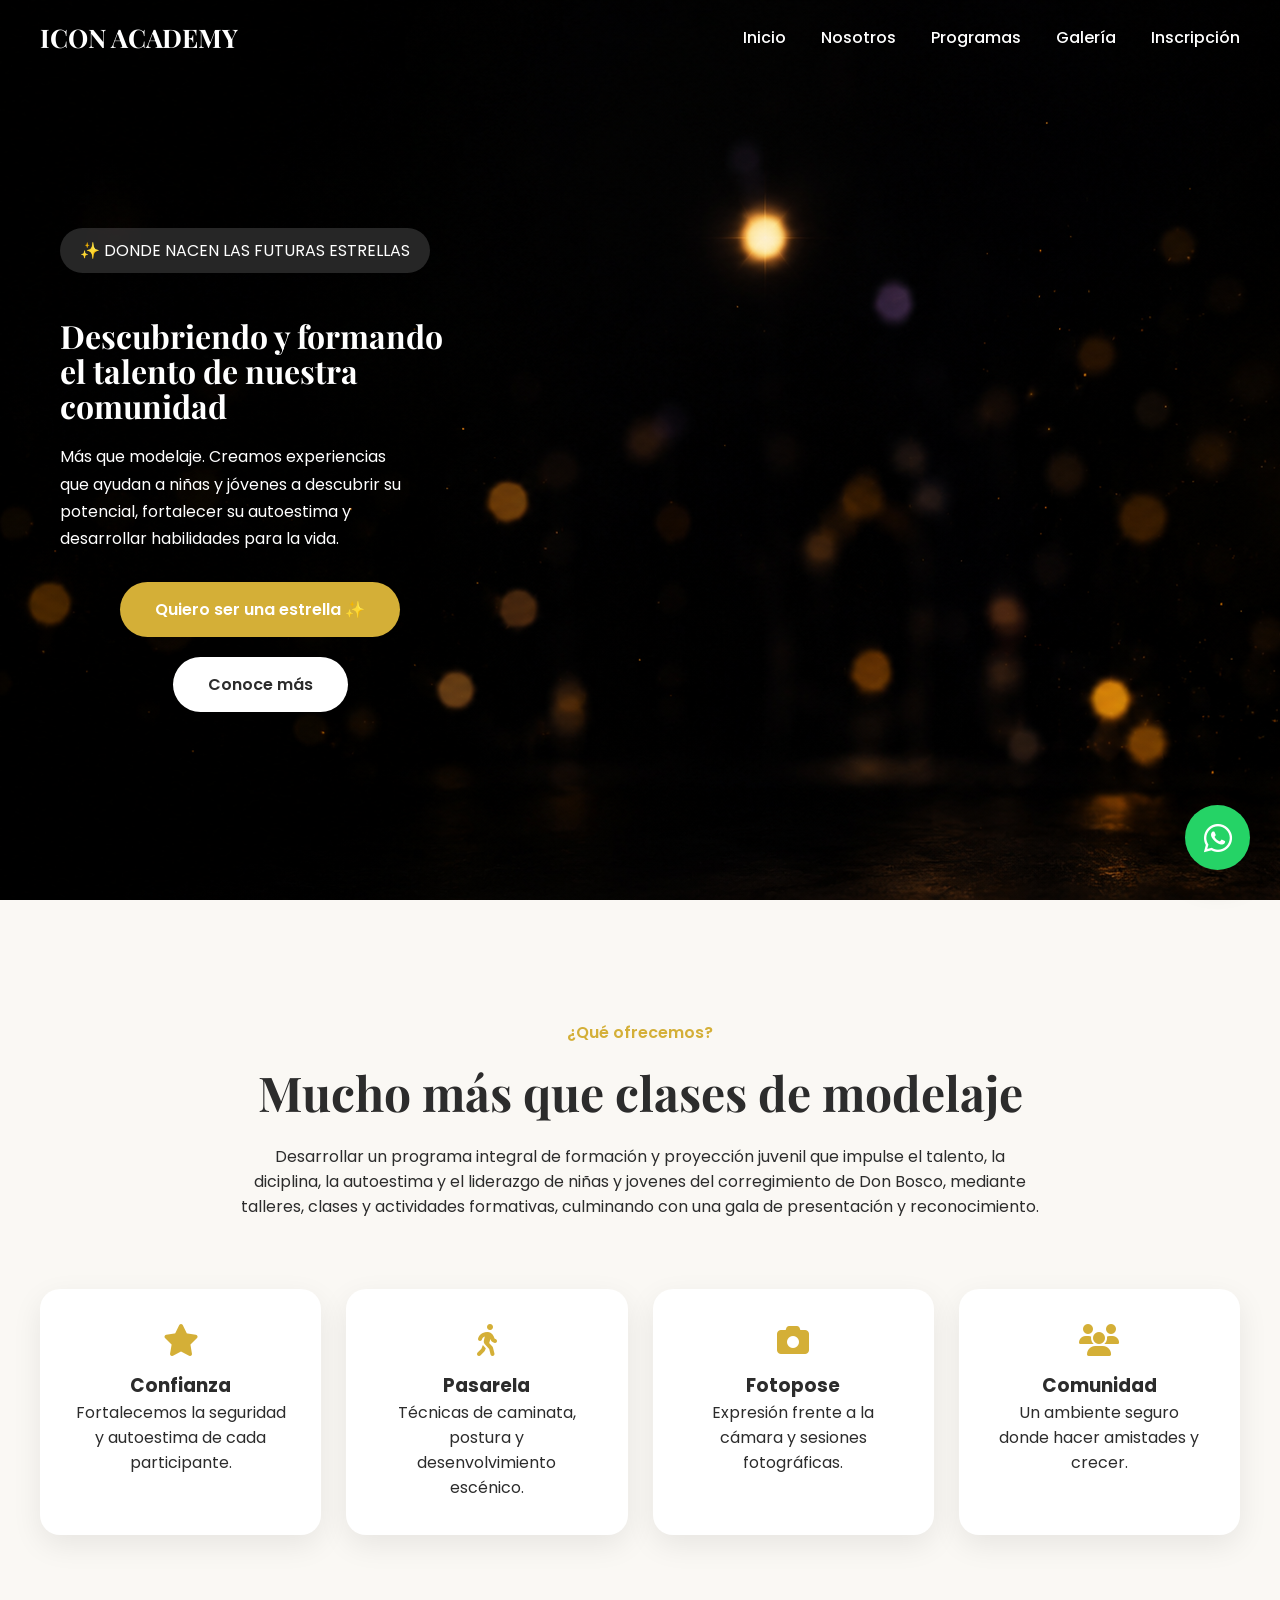
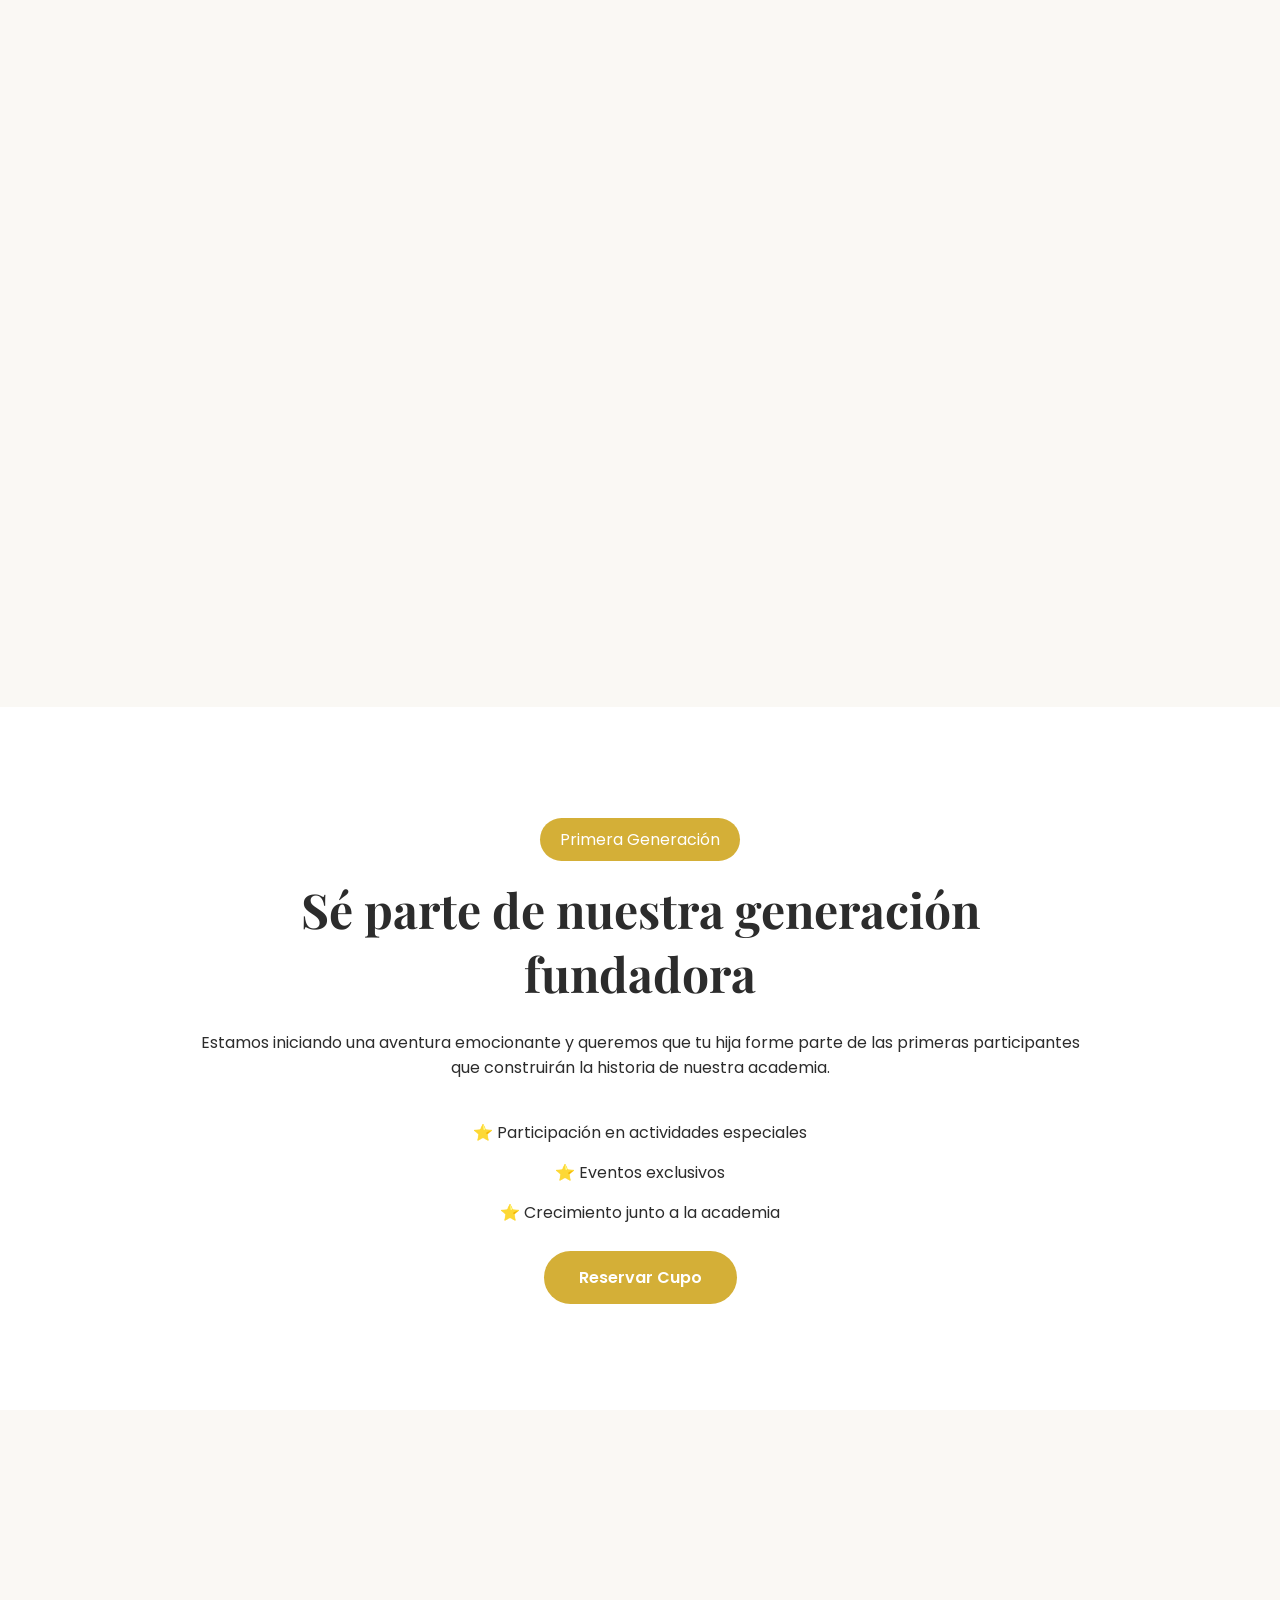
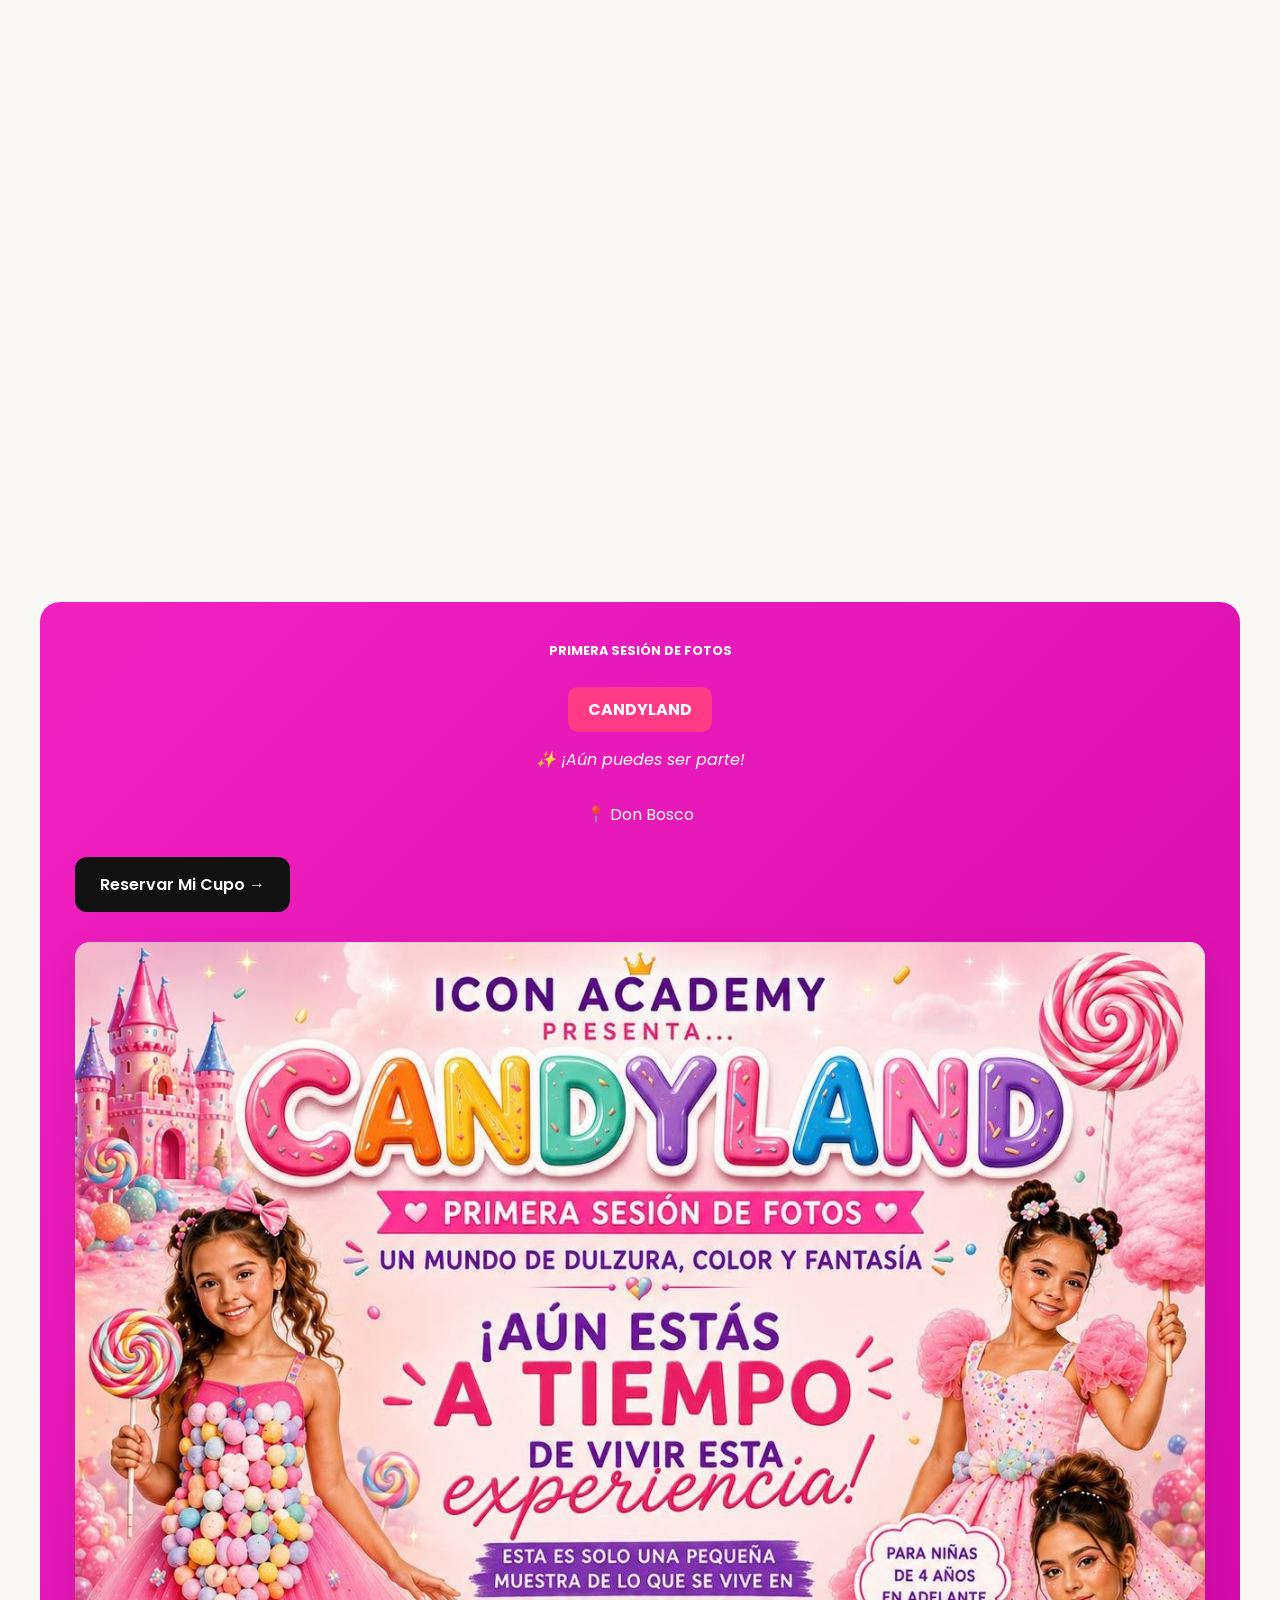
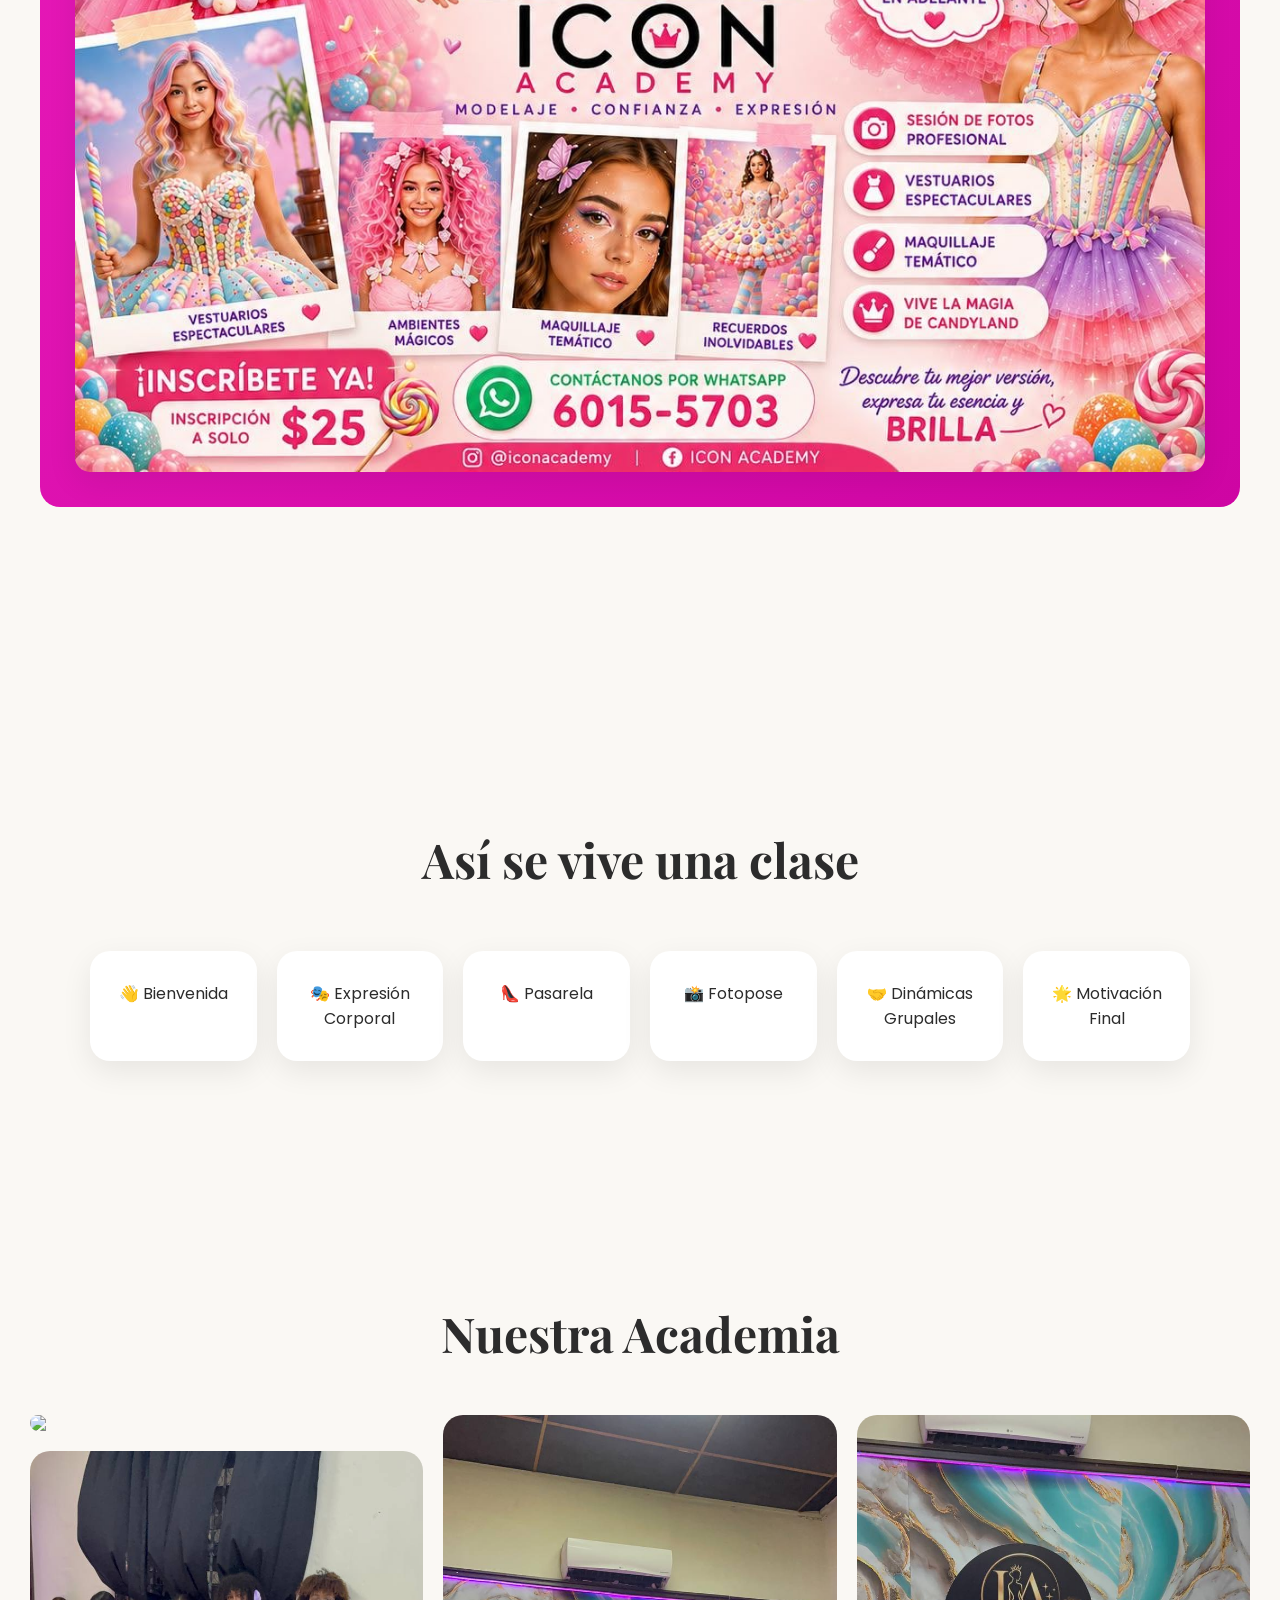
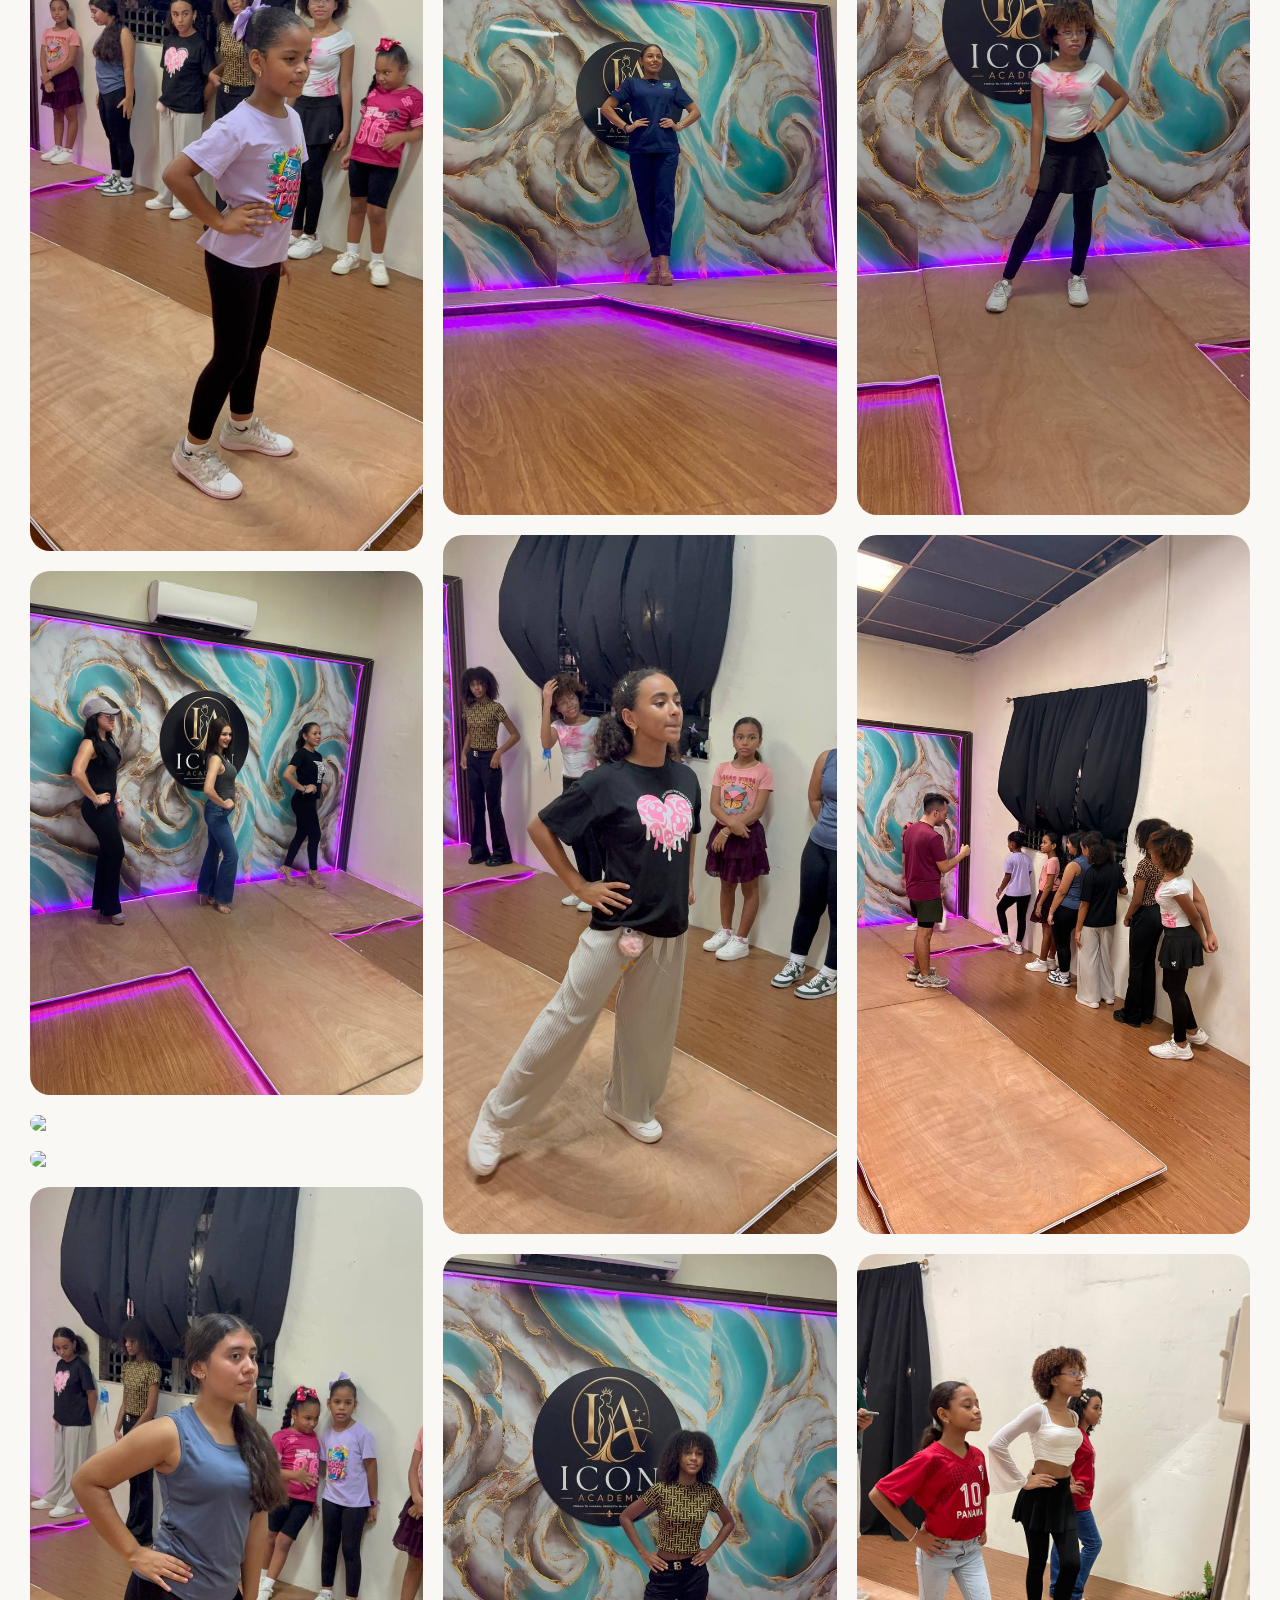
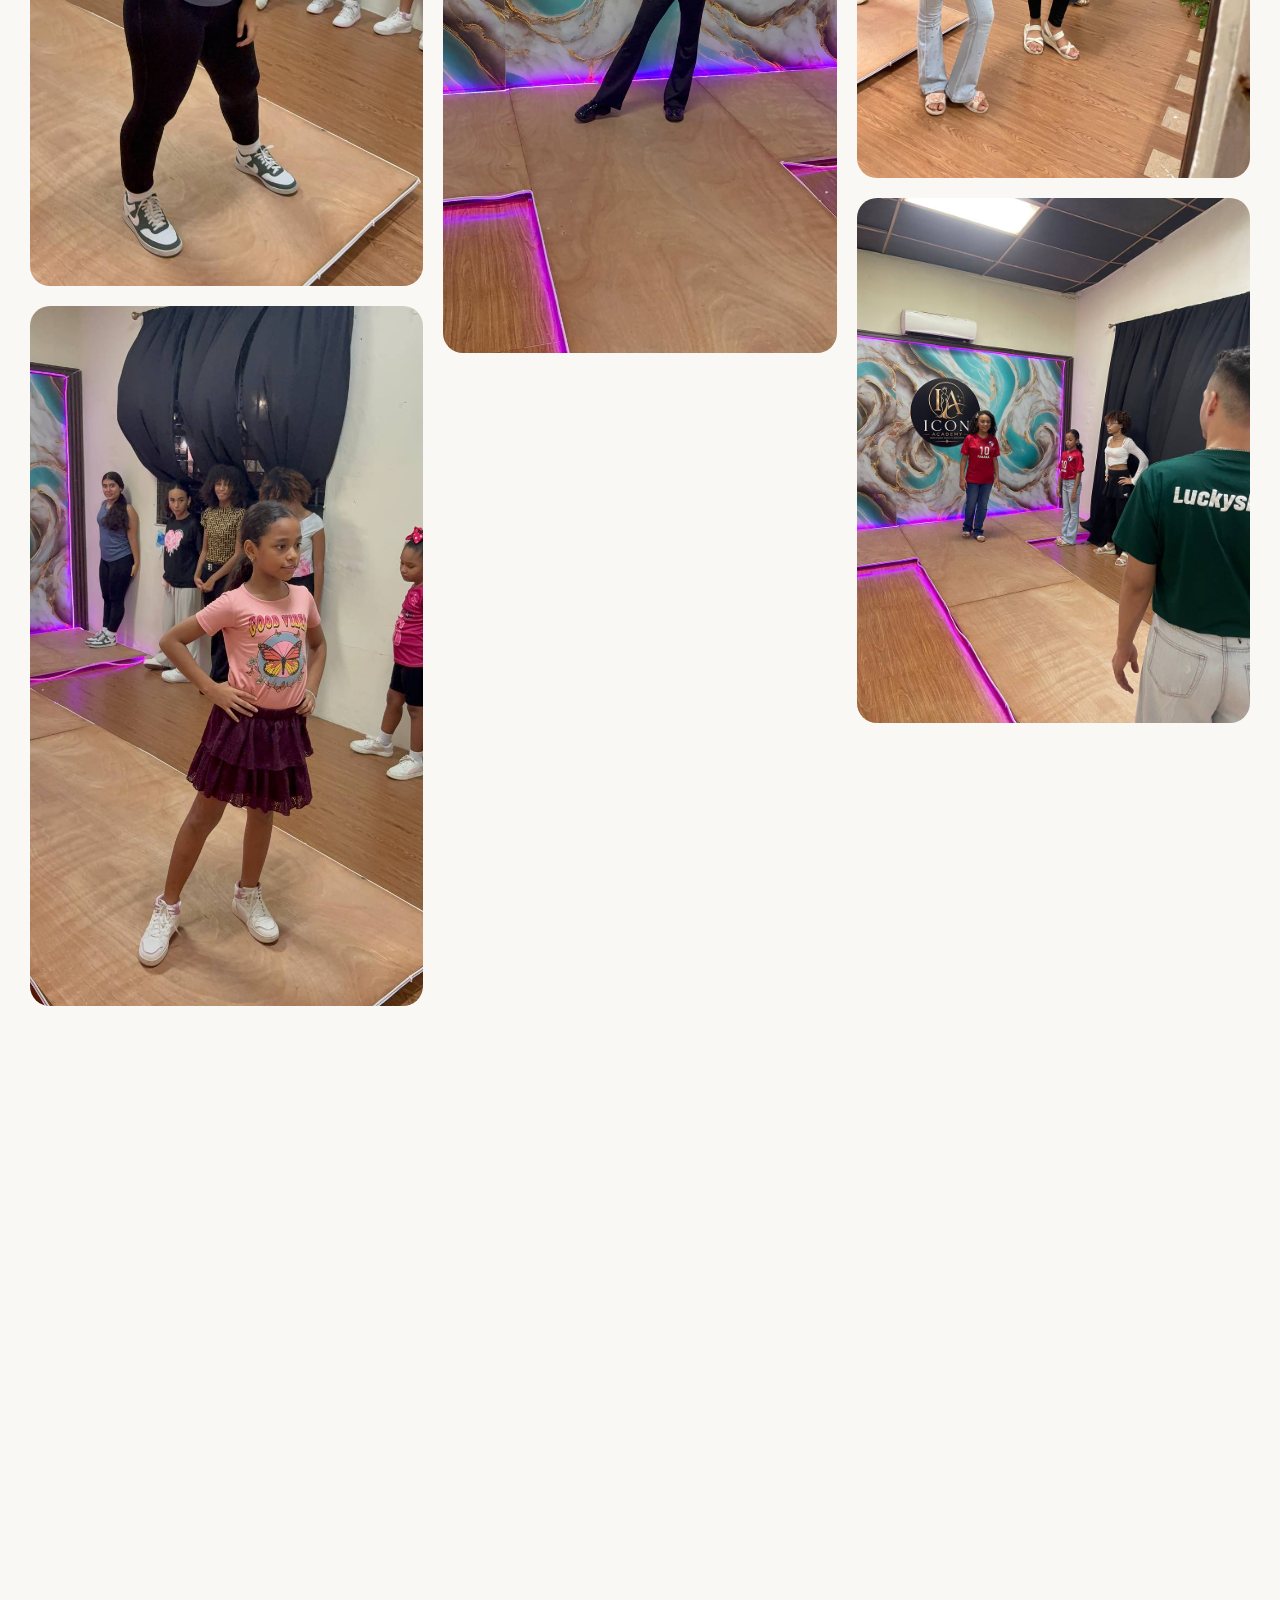
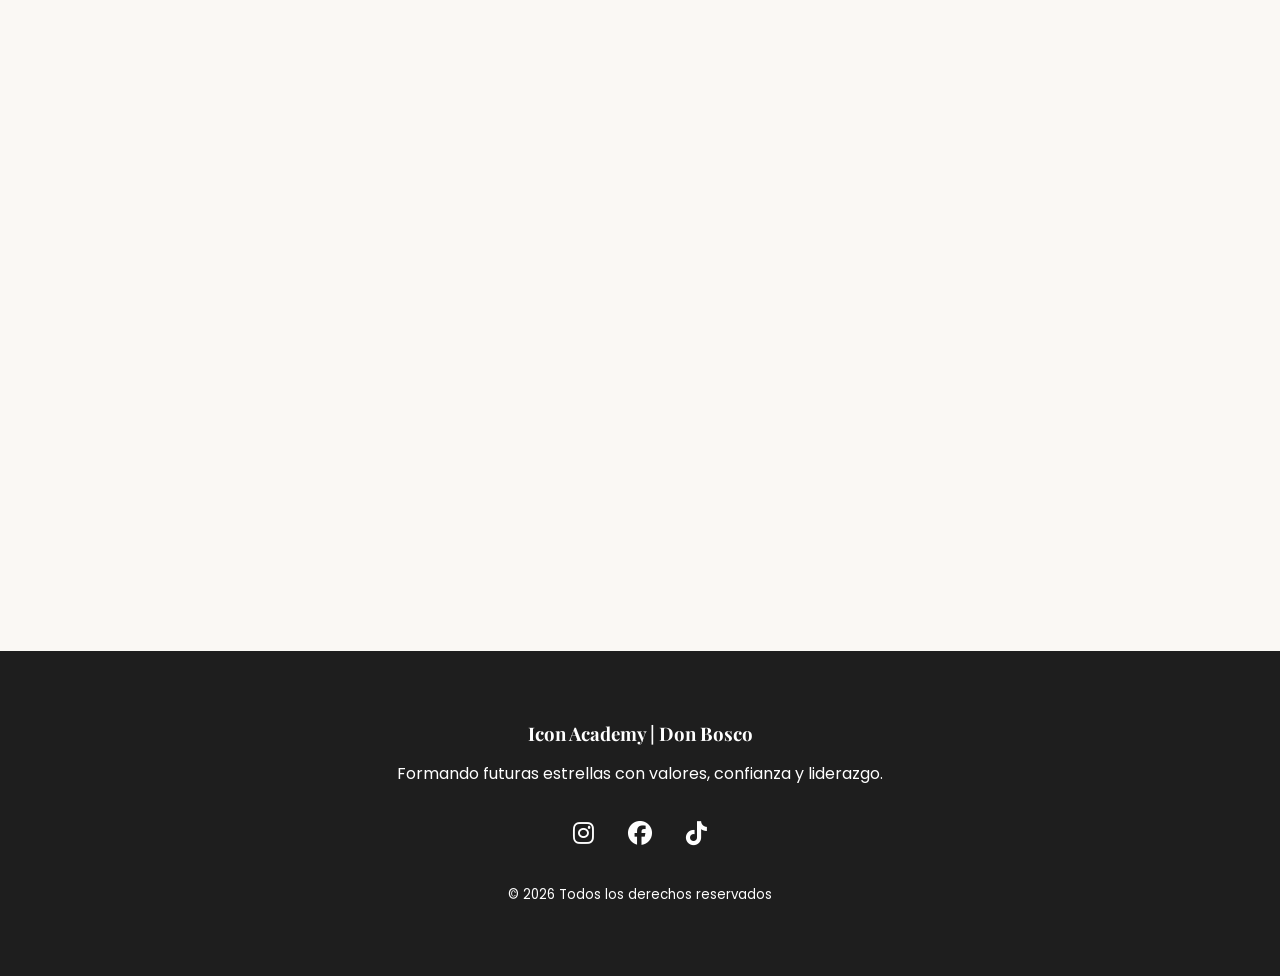
==== index.html @ 395eaefe "Actualización del inicio, galeria, siguiente evento" ====
<!DOCTYPE html>
<html lang="es">

<head>

    <meta charset="UTF-8">
    <meta name="viewport" content="width=device-width, initial-scale=1.0">

    <title>Academia de Modelaje Don Bosco | Formando Futuras Estrellas</title>

    <meta name="description"
        content="Academia de Modelaje para niñas y jóvenes. Desarrollamos confianza, disciplina, liderazgo y elegancia en un ambiente seguro y familiar.">

    <link rel="stylesheet" href="CSS/style.css">
    <link rel="stylesheet" href="CSS/responsive.css">

    <!-- Google Fonts -->
    <link href="https://fonts.googleapis.com/css2?family=Playfair+Display:wght@600;700&family=Poppins:wght@300;400;500;600;700&display=swap"
        rel="stylesheet">

    <!-- Font Awesome -->
    <link rel="stylesheet"
        href="https://cdnjs.cloudflare.com/ajax/libs/font-awesome/6.6.0/css/all.min.css">

    <!-- AOS -->
    <link rel="stylesheet"
        href="https://unpkg.com/aos@2.3.4/dist/aos.css">

</head>

<body>

    <!-- NAVBAR -->

    <header id="header">

        <nav class="navbar">

            <div class="logo">
                ICON ACADEMY
            </div>

            <ul class="nav-links">

                <li><a href="#inicio">Inicio</a></li>
                <li><a href="#nosotros">Nosotros</a></li>
                <li><a href="#programas">Programas</a></li>
                <li><a href="#galeria">Galería</a></li>
                <li><a href="#contacto">Inscripción</a></li>

            </ul>

            <div class="menu-toggle">
                <i class="fas fa-bars"></i>
            </div>

        </nav>

    </header>

    <!-- HERO -->

    <section id="inicio" class="hero">

       <div class="overlay"></div>

        <div class="hero-container">

            <!-- TEXTO IZQUIERDA -->

            <div class="hero-left">

                <span class="hero-tag">
                    ✨ DONDE NACEN LAS FUTURAS ESTRELLAS
                </span>

                <h1>
                    Descubriendo y formando el talento de nuestra comunidad
                </h1>

                <p>
                    Más que modelaje. Creamos experiencias que ayudan a niñas
                    y jóvenes a descubrir su potencial, fortalecer su autoestima
                    y desarrollar habilidades para la vida.
                </p>

                <div class="hero-buttons">

                    <a href="#contacto" class="btn-primary">
                        Quiero ser una estrella ✨
                    </a>

                    <a href="#nosotros" class="btn-secondary">
                        Conoce más
                    </a>

                </div>

            </div>

            <!-- MODELO -->

            <div class="hero-model">
                <video autoplay loop>
                    <source src="/assets/gallery/video.mp4" type="video/mp4">
                </video>

            </div>

            <!-- PROMOCION 

            <div class="hero-offer">

                <span class="offer-badge">
                    PROMO
                </span>

                <h2>20%</h2>

                <h3>DE DESCUENTO</h3>

                <p>SOLO HASTA EL</p>

                <div class="offer-date">
                    16 DE JUNIO
                </div>

                <div class="offer-footer">
                    ¡NO TE LO PIERDAS!
                </div>

            </div>-->

        </div>
    </section>

    <!-- ¿QUÉ OFRECEMOS -->
    <section class="value-section">

        <div class="section-title">

            <span>¿Qué ofrecemos?</span>

            <h2>
                Mucho más que clases de modelaje
            </h2>

            <p>
                Desarrollar un programa integral de formación y proyección juvenil 
                que impulse el talento, la diciplina, la autoestima y el liderazgo 
                de niñas y jovenes del corregimiento de Don Bosco, mediante talleres, 
                clases y actividades formativas, culminando con una gala de presentación
                y reconocimiento.
            </p>

        </div>

        <div class="value-grid">

            <div class="value-card">

                <i class="fas fa-star"></i>

                <h3>Confianza</h3>

                <p>
                    Fortalecemos la seguridad y autoestima de cada participante.
                </p>

            </div>

            <div class="value-card">

                <i class="fas fa-person-walking"></i>

                <h3>Pasarela</h3>

                <p>
                    Técnicas de caminata, postura y desenvolvimiento escénico.
                </p>

            </div>

            <div class="value-card">

                <i class="fas fa-camera"></i>

                <h3>Fotopose</h3>

                <p>
                    Expresión frente a la cámara y sesiones fotográficas.
                </p>

            </div>

            <div class="value-card">

                <i class="fas fa-users"></i>

                <h3>Comunidad</h3>

                <p>
                    Un ambiente seguro donde hacer amistades y crecer.
                </p>

            </div>

        </div>

    </section>

    <!-- NOSOTROS -->

    <section id="nosotros" class="about">

        <div class="about-image" data-aos="fade-right">

            <img src="assets/about.jpg"
                alt="Academia de Modelaje">

        </div>

        <div class="about-content"
            data-aos="fade-left">

            <h2>
                Tu hija merece descubrir todo su potencial
            </h2>

            <p>

                Nuestra academia brinda un ambiente seguro,
                divertido y profesional donde cada participante
                desarrolla habilidades que le servirán toda la vida.

            </p>

            <div class="features">

                <div>
                    <i class="fas fa-star"></i>
                    Seguridad Personal
                </div>

                <div>
                    <i class="fas fa-heart"></i>
                    Autoestima
                </div>

                <div>
                    <i class="fas fa-camera"></i>
                    Fotopose
                </div>

                <div>
                    <i class="fas fa-person-walking"></i>
                    Pasarela
                </div>

                <div>
                    <i class="fas fa-users"></i>
                    Trabajo en Equipo
                </div>

                <div>
                    <i class="fas fa-award"></i>
                    Liderazgo
                </div>

            </div>

        </div>

    </section>

    <!-- FUNDADORES -->

    <section class="founders">

        <div class="founders-content">

            <span class="badge">
                Primera Generación
            </span>

            <h2>
                Sé parte de nuestra generación fundadora
            </h2>

            <p>

                Estamos iniciando una aventura emocionante y queremos
                que tu hija forme parte de las primeras participantes
                que construirán la historia de nuestra academia.

            </p>

            <ul>

                <li>⭐ Participación en actividades especiales</li>

                <li>⭐ Eventos exclusivos</li>

                <li>⭐ Crecimiento junto a la academia</li>

            </ul>

            <a href="#contacto"
                class="btn-primary">

                Reservar Cupo

            </a>

        </div>

    </section>

    <!-- PROGRAMAS -->

    <section id="programas" class="programs">

        <h2 data-aos="fade-up">
            Nuestros Programas
        </h2>

        <div class="program-grid">

            <div class="program-card"
                data-aos="zoom-in">

                <h3>Little</h3>

                <span>5 - 10 años</span>

                <p>
                    Desarrollo de coordinación,
                    expresión corporal y confianza.
                </p>

            </div>

            <div class="program-card featured"
                data-aos="zoom-in">

                <h3>Pre teen</h3>

                <span>11 - 14 años</span>

                <p>
                    Pasarela, fotografía,
                    imagen personal y liderazgo.
                </p>

            </div>

            <div class="program-card"
                data-aos="zoom-in">

                <h3>Teen</h3>

                <span>15 - 18 años</span>

                <p>
                    Formación avanzada para eventos,
                    concursos y presentaciones.
                </p>
                

            </div>

        </div>

    </section>

    <!-- APERTURA -->


    <!--<section class="opening">

        <section class="opening">

        <div class="opening-container">

            PROMOCIÓN

            <div class="opening-promo">

                <span class="opening-label">
                    GRAN APERTURA
                </span>

                <h2>
                    20% de descuento
                    <br>
                    en tu inscripción
                </h2>

                <div class="promo-date">
                    SOLO HASTA EL 16 DE JUNIO
                </div>

                <p class="promo-warning">
                    ✨ ¡Cupos limitados!
                </p>

            </div>

            INCLUYE

            <div class="opening-includes">

                <h4>INCLUYE:</h4>

                <div class="include-items">

                    <div class="include-item">

                        <div class="icon-circle">
                            📷
                        </div>

                        <span>
                            Sesión de fotos
                        </span>

                    </div>

                    <div class="include-item">

                        <div class="icon-circle">
                            👕
                        </div>

                        <span>
                            T-shirt academia
                        </span>

                    </div>

                </div>

            </div>

            INFO

            <div class="opening-info">

                <div class="info-item">
                    📍 Don Bosco
                </div>

                <div class="info-item">
                    📅 16 de junio de 2026
                </div>

                <div class="info-item">
                    🎟 Cupos Limitados
                </div>

                <a href="#contacto"
                    class="opening-btn">

                    Reservar Mi Cupo →

                </a>

            </div>

        </div>

        COUNTDOWN

        <div class="countdown-container">

            <div class="countdown-left">

                ⏰ LA PROMO TERMINA EN:

            </div>

            <div class="countdown">

                <div class="time-box">

                    <span id="days">
                        05
                    </span>

                    <small>DÍAS</small>

                </div>

                <div class="time-box">

                    <span id="hours">
                        12
                    </span>

                    <small>HORAS</small>

                </div>

                <div class="time-box">

                    <span id="minutes">
                        34
                    </span>

                    <small>MINUTOS</small>

                </div>

                <div class="time-box">

                    <span id="seconds">
                        59
                    </span>

                    <small>SEGUNDOS</small>

                </div>

            </div>

            <div class="countdown-message">

                No dejes pasar esta oportunidad
                única para tu futura estrella.

            </div>

        </div>

    </section>

    </section>-->


    <!-- EVENTO -->


    <section class="opening">

        <section class="opening">

        <div class="opening-container">

            <!--PROMOCIÓN-->

            <div class="opening-promo">

                <span class="opening-label">
                    PRIMERA SESIÓN DE FOTOS
                </span>
                <BR></BR>
                <div class="promo-date">
                    CANDYLAND
                </div>

                <p class="promo-warning">
                    ✨ ¡Aún puedes ser parte!
                </p>

            </div>

            <!-- INFO -->

            <div class="opening-info">

                <div class="info-item">
                    📍 Don Bosco
                </div>

                <a href="#contacto"
                    class="opening-btn">

                    Reservar Mi Cupo →

                </a>

            </div>

            <!-- INCLUYE -->

            <div class="opening-includes">

                <div class="include-items">

                    <img src="/assets/Candyland.jpg" alt="CANDYLAND">

                </div>

            </div>

        </div>

        <!-- COUNTDOWN 

        <div class="countdown-container">

            <div class="countdown-left">

                ⏰ LA PROMO TERMINA EN:

            </div>

            <div class="countdown">

                <div class="time-box">

                    <span id="days">
                        05
                    </span>

                    <small>DÍAS</small>

                </div>

                <div class="time-box">

                    <span id="hours">
                        12
                    </span>

                    <small>HORAS</small>

                </div>

                <div class="time-box">

                    <span id="minutes">
                        34
                    </span>

                    <small>MINUTOS</small>

                </div>

                <div class="time-box">

                    <span id="seconds">
                        59
                    </span>

                    <small>SEGUNDOS</small>

                </div>

            </div>

            <div class="countdown-message">

                No dejes pasar esta oportunidad
                única para tu futura estrella.

            </div>

        </div>-->

    </section>

    </section>
    
    <!-- EXPERIENCIA -->

    <section class="experience">

        <h2>
            Así se vive una clase
        </h2>

        <div class="timeline">

            <div>👋 Bienvenida</div>
            <div>🎭 Expresión Corporal</div>
            <div>👠 Pasarela</div>
            <div>📸 Fotopose</div>
            <div>🤝 Dinámicas Grupales</div>
            <div>🌟 Motivación Final</div>

        </div>

    </section>

    <!-- GALERÍA -->

    <section id="galeria" class="gallery">

        <h2>Nuestra Academia</h2>

        <div class="gallery-grid">

            <img src="assets/gallery/1.jpg">
            <img src="assets/gallery/2.jpg">
            <img src="assets/gallery/3.jpg">
            <img src="assets/gallery/4.jpg">
            <img src="assets/gallery/5.jpg">
            <img src="assets/gallery/6.jpg">
            <img src="assets/gallery/7.jpg">
            <img src="assets/gallery/8.jpg">
            <img src="assets/gallery/9.jpg">
            <img src="assets/gallery/10.jpg">
            <img src="assets/gallery/11.jpg">
            <img src="assets/gallery/12.jpg">
            <img src="assets/gallery/13.jpg">
            <img src="assets/gallery/14.jpg">  

        </div>

    </section>

    <!-- TESTIMONIOS -->

   <!-- <section class="testimonials">

        <h2>Lo que dicen los padres</h2>

        <div class="testimonial-container">

            <div class="testimonial">
                "Mi hija ha ganado mucha confianza y nuevas amistades."
            </div>

            <div class="testimonial">
                "Excelente ambiente familiar y profesional."
            </div>

            <div class="testimonial">
                "Una experiencia que realmente transforma."
            </div>

        </div>

    </section> --> 

    <!-- FORMULARIO -->

    <section id="contacto" class="contact">

        <h2>Inscribe a tu hija hoy</h2>

        <p>
            Completa el formulario y nos pondremos en contacto contigo.
        </p>

        <form
            action="https://formsubmit.co/malijust08@gmail.com"
            method="POST">

            <input
                type="text"
                name="Participante"
                placeholder="Nombre de la participante"
                required>

            <input
                type="number"
                name="Edad"
                placeholder="Edad"
                required>

            <input
                type="text"
                name="Acudiente"
                placeholder="Nombre del acudiente"
                required>

            <input
                type="tel"
                name="Telefono"
                placeholder="Teléfono"
                required>

            <input
                type="email"
                name="Correo"
                placeholder="Correo electrónico"
                required>

            <select name="Programa" required>

                <option value="" disabled selected>Selecciona un programa</option>
                <option>Little</option>
                <option>Pre Teen</option>
                <option>Teen</option>

            </select>

            <select name="Horario" required>

                <option value="" disabled selected>Selecciona un horario</option>
                <option>Martes y Jueves 6:00pm - 7:00pm</option>
                <option>Sábado 1:00pm - 3:00pm</option>

            </select>

            <textarea
                name="Comentarios"
                placeholder="Comentarios adicionales"></textarea>

            <button type="submit">
                Quiero Inscribir a Mi Futura Estrella
            </button>

        </form>

    </section>

    <!-- WHATSAPP -->

    <a
        href="https://wa.me/50760155703"
        class="whatsapp"
        target="_blank">

        <i class="fab fa-whatsapp"></i>

    </a>

    <!-- FOOTER -->

    <footer>

        <h3>Icon Academy | Don Bosco</h3>

        <p>
            Formando futuras estrellas con valores,
            confianza y liderazgo.
        </p>

        <div class="social">

            <a href="#"><i class="fab fa-instagram"></i></a>

            <a href="#"><i class="fab fa-facebook"></i></a>

            <a href="#"><i class="fab fa-tiktok"></i></a>

        </div>

        <small>
            © 2026 Todos los derechos reservados
        </small>

    </footer>

    <script src="https://unpkg.com/aos@2.3.4/dist/aos.js"></script>

    <script src="JS/main.js"></script>

</body>

</html>
---- CSS/style.css ----
/* ==========================
   VARIABLES
========================== */

:root{

    --gold:#D4AF37;
    --gold-dark:#b89325;

    --nude:#EFD9D1;

    --ivory:#FAF8F4;

    --white:#FFFFFF;

    --dark:#2C2C2C;

    --gray:#666;

    --shadow:0 10px 30px rgba(0,0,0,.08);

    --transition:.35s ease;

    --black: #111;

}

/* ==========================
   RESET
========================== */

*{
    margin:0;
    padding:0;
    box-sizing:border-box;
}

html{
    scroll-behavior:smooth;
}

body{

    font-family:'Poppins',sans-serif;

    background:var(--ivory);

    color:var(--dark);

    overflow-x:hidden;

}

img{
    max-width:100%;
    display:block;
}

a{
    text-decoration:none;
}

ul{
    list-style:none;
}

/* ==========================
   NAVBAR
========================== */

header{

    position:fixed;

    top:0;

    width:100%;

    z-index:999;

    transition:.4s;

}

header.scrolled{

    background:white;

    box-shadow:var(--shadow);

}

.navbar{

    max-width:1300px;

    margin:auto;

    display:flex;

    justify-content:space-between;

    align-items:center;

    padding:20px 40px;

}

.logo{

    font-family:'Playfair Display',serif;

    font-size:1.6rem;

    font-weight:700;

    color:white;

    transition:.3s;

}

header.scrolled .logo{

    color:var(--dark);

}

.nav-links{

    display:flex;

    gap:35px;

}

.nav-links a{

    color:white;

    font-weight:500;

    transition:.3s;

}

header.scrolled .nav-links a{

    color:var(--dark);

}

.nav-links a:hover{

    color:var(--gold);

}

.menu-toggle{

    display:none;

    color:white;

    font-size:1.7rem;

    cursor:pointer;

}

/* ==========================
   HERO
========================== */

.hero{

    position:relative;

    height:100vh;

    display:flex;

    justify-content:center;

    align-items:center;

    overflow:hidden;

    padding: 10px;

}

.overlay{

    position:absolute;

    inset:0;

    background:var(--black);

    background-image: url(/assets/estrellas.png);

}

.hero-content{

    position:relative;

    z-index:2;

    max-width:900px;

    text-align:center;

    color:white;


}

.hero-tag{

    background:rgba(255,255,255,.15);

    backdrop-filter:blur(10px);

    padding:10px 20px;

    border-radius:50px;

    display:inline-block;

    margin-bottom:25px;

}

.hero h1{

    font-family:'Playfair Display',serif;

    font-size:4.5rem;

    line-height:1.1;

    margin-bottom:25px;

}

.hero p{

    font-size:1.2rem;

    max-width:350px;


}

.hero-buttons{

    display:flex;

    justify-content:center;

    gap:20px;

    flex-wrap:wrap;

    margin-top:30px;

}


.hero-container{

    width:100%;

    max-width:1400px;

    margin:auto;

    display:grid;

    grid-template-columns:
    1fr
    100%;

    align-items:center;

    position:relative;

    z-index:5;

    padding:120px 50px;

}

.hero-left{

    max-width:650px;

    width:400px;

    height:100evh;

    color:white;

    margin-top: 40px;

    

}

.hero-left h1{

    font-size:2rem;

    line-height:1.1;

    margin:20px 0;

}

.hero-left p{

    font-size:1rem;

    line-height:1.7;

}

.hero-model{

    position:relative;

    display:flex;

    justify-content:center;

    height:100%;

    width:100%;

    margin-top: -50px;

   
}

.hero-model video{

    max-height:800px;

    max-width:800px;

    object-fit:contain;

    margin-left: -200px;


}

/* PROMO */

.hero-offer{

    position:absolute;

    right:40px;

    top:50%;

    transform:translateY(-50%);

    width:280px;

    height:280px;

    border-radius:50%;

    border:4px solid #ff4f8b;

    box-shadow:
    0 0 25px #ff4f8b,
    0 0 60px rgba(255,79,139,.5);

    background:rgba(0,0,0,.65);

    backdrop-filter:blur(10px);

    display:flex;

    flex-direction:column;

    justify-content:center;

    align-items:center;

    text-align:center;

    color:white;

}

.offer-badge{

    position:absolute;

    top:-15px;

    background:#ff4f8b;

    padding:8px 25px;

    border-radius:30px;

    font-weight:700;

}

.hero-offer h2{

    font-size:5rem;

    line-height:1;

    color:white;

    margin-top: 30px;


}

.hero-offer h3{

    color:#ffffff;

    margin-bottom: 2px;

}

.offer-date{

    background:#D4AF37;

    color:#111;

    padding:10px 20px;

    border-radius:12px;

    font-weight:700;

}

.offer-footer{

    position:absolute;

    bottom:-20px;

    background:#ff4f8b;

    padding:10px 20px;

    border-radius:10px;

    font-weight:700;

}


/* ==========================
   BOTONES
========================== */

.btn-primary{

    background:var(--gold);

    color:white;

    padding:15px 35px;

    border-radius:40px;

    transition:var(--transition);

    font-weight:600;

}

.btn-primary:hover{

    transform:translateY(-4px);

    background:var(--gold-dark);

}

.btn-secondary{

    background:white;

    color:var(--dark);

    padding:15px 35px;

    border-radius:40px;

    transition:var(--transition);

    font-weight:600;

}

.btn-secondary:hover{

    transform:translateY(-4px);

}

/* ==========================
   CONTADORES
========================== */

.stats{

    display:grid;

    grid-template-columns:repeat(3,1fr);

    gap:30px;

    max-width:1200px;

    margin:-70px auto 100px;

    position:relative;

    z-index:10;

    padding:0 20px;

}

.stat-card{

    background:white;

    padding:40px;

    border-radius:25px;

    text-align:center;

    box-shadow:var(--shadow);

}

.stat-card h2{

    color:var(--gold);

    font-size:3rem;

}

.stat-card p{

    margin-top:10px;

}

/* ==========================
   ABOUT
========================== */

.about{

    max-width:1300px;

    margin:auto;

    display:grid;

    grid-template-columns:1fr 1fr;

    gap:80px;

    align-items:center;

    padding:80px 30px;

}

.about-image img{

    border-radius:30px;

    box-shadow:var(--shadow);

}

.about-content h2{

    font-family:'Playfair Display',serif;

    font-size:3rem;

    margin-bottom:25px;

}

.about-content p{

    color:var(--gray);

    line-height:1.8;

    margin-bottom:30px;

}

.features{

    display:grid;

    grid-template-columns:repeat(2,1fr);

    gap:20px;

}

.features div{

    background:white;

    padding:18px;

    border-radius:15px;

    box-shadow:var(--shadow);

}

.features i{

    color:var(--gold);

    margin-right:8px;

}

/* ==========================
   PROGRAMAS
========================== */

.programs{

    padding:120px 30px;

}

.programs h2{

    text-align:center;

    font-family:'Playfair Display',serif;

    font-size:3rem;

    margin-bottom:60px;

}

.program-grid{

    max-width:1200px;

    margin:auto;

    display:grid;

    grid-template-columns:repeat(3,1fr);

    gap:30px;

}

.program-card{

    background:white;

    border-radius:25px;

    padding:40px;

    text-align:center;

    box-shadow:var(--shadow);

    transition:.35s;

}

.program-card:hover{

    transform:translateY(-10px);

}

.program-card h3{

    font-size:1.8rem;

    margin-bottom:10px;

}

.program-card span{

    color:var(--gold);

    font-weight:600;

}

.program-card p{

    margin-top:20px;

    color:var(--gray);

}

.featured{

    background:linear-gradient(
        135deg,
        var(--gold),
        #f0cf6b
    );

    color:white;

}

.featured span{

    color:white;

}

.featured p{

    color:white;

}

/* ==========================
   EXPERIENCIA
========================== */

.experience{

    padding:120px 30px;

    text-align:center;

}

.experience h2{

    font-family:'Playfair Display',serif;

    font-size:3rem;

    margin-bottom:60px;

}

.timeline{

    max-width:1100px;

    margin:auto;

    display:grid;

    grid-template-columns:repeat(6,1fr);

    gap:20px;

}

.timeline div{

    background:white;

    padding:30px 20px;

    border-radius:20px;

    box-shadow:var(--shadow);

}

/* ==========================
   GALERIA
========================== */

.gallery{

    padding:120px 30px;

}

.gallery h2{

    text-align:center;

    font-family:'Playfair Display',serif;

    font-size:3rem;

    margin-bottom:50px;

}

.gallery-grid{

    max-width:1300px;

    margin:auto;

    columns:3;

    column-gap:20px;

}

.gallery-grid img{

    width:100%;

    margin-bottom:20px;

    border-radius:20px;

    transition:.3s;

    cursor:pointer;

}

.gallery-grid img:hover{

    transform:scale(1.03);

}

/* ==========================
   TESTIMONIOS
========================== */

.testimonials{

    padding:120px 30px;

    text-align:center;

}

.testimonials h2{

    font-family:'Playfair Display',serif;

    font-size:3rem;

    margin-bottom:60px;

}

.testimonial-container{

    max-width:1200px;

    margin:auto;

    display:grid;

    grid-template-columns:repeat(3,1fr);

    gap:25px;

}

.testimonial{

    background:white;

    padding:35px;

    border-radius:20px;

    box-shadow:var(--shadow);

    font-style:italic;

}

/* ==========================
   CONTACTO
========================== */

.contact{

    padding:120px 30px;

    text-align:center;

}

.contact h2{

    font-family:'Playfair Display',serif;

    font-size:3rem;

    margin-bottom:15px;

}

.contact p{

    margin-bottom:40px;

}

.contact form{

    max-width:800px;

    margin:auto;

    display:grid;

    gap:20px;

}

.contact input,
.contact select,
.contact textarea{

    padding:18px;

    border:none;

    border-radius:15px;

    box-shadow:var(--shadow);

    font-size:1rem;

}

.contact textarea{

    min-height:150px;

    resize:none;

}

.contact button{

    border:none;

    background:var(--gold);

    color:white;

    padding:18px;

    border-radius:15px;

    cursor:pointer;

    font-weight:600;

    transition:.3s;

}

.contact button:hover{

    background:var(--gold-dark);

}

/* ==========================
   WHATSAPP
========================== */

.whatsapp{

    position:fixed;

    bottom:30px;

    right:30px;

    width:65px;

    height:65px;

    border-radius:50%;

    background:#25D366;

    color:white;

    display:flex;

    justify-content:center;

    align-items:center;

    font-size:2rem;

    box-shadow:0 10px 30px rgba(0,0,0,.25);

    z-index:999;

}

/* ==========================
   FOOTER
========================== */

footer{

    background:#1e1e1e;

    color:white;

    text-align:center;

    padding:70px 20px;

}

footer h3{

    font-family:'Playfair Display',serif;

    margin-bottom:15px;

}

.social{

    margin:30px 0;

}

.social a{

    color:white;

    font-size:1.5rem;

    margin:0 15px;

}

/* =====================================
   CONTACT FADE
===================================== */

.contact{

    opacity:0;

    transform:translateY(40px);

    transition:.8s;

}

.contact.visible{

    opacity:1;

    transform:translateY(0);

}

/* =====================================
   WHATSAPP PULSE
===================================== */

.pulse{

    animation:pulse 1s ease;

}

@keyframes pulse{

    0%{
        transform:scale(1);
    }

    50%{
        transform:scale(1.15);
    }

    100%{
        transform:scale(1);
    }

}

/* ==========================
   VALUE SECTION
========================== */

.value-section{

    padding:120px 30px;

}

.section-title{

    text-align:center;

    max-width:800px;

    margin:auto;

    margin-bottom:70px;

}

.section-title span{

    color:var(--gold);

    font-weight:600;

}

.section-title h2{

    font-size:3rem;

    margin-top:15px;

    margin-bottom:20px;

    font-family:'Playfair Display',serif;

}

.value-grid{

    max-width:1200px;

    margin:auto;

    display:grid;

    grid-template-columns:repeat(4,1fr);

    gap:25px;

}

.value-card{

    background:white;

    padding:35px;

    border-radius:20px;

    text-align:center;

    box-shadow:var(--shadow);

    transition:.3s;

}

.value-card:hover{

    transform:translateY(-10px);

}

.value-card i{

    font-size:2rem;

    color:var(--gold);

    margin-bottom:15px;

}

/* ==========================
   FOUNDERS
========================== */

.founders{

    padding:120px 30px;

    background:white;

}

.founders-content{

    max-width:900px;

    margin:auto;

    text-align:center;

}

.badge{

    background:var(--gold);

    color:white;

    padding:10px 20px;

    border-radius:30px;

}

.founders h2{

    margin-top:25px;

    margin-bottom:25px;

    font-size:3rem;

    font-family:'Playfair Display',serif;

}

.founders ul{

    margin:40px 0;

}

.founders li{

    margin:15px 0;

}

/* ==========================
   OPENING
========================== */

.opening{

    padding:100px 20px;

}

.opening-container{

    max-width:1200px;

    margin:auto;

    background:linear-gradient(
        135deg,
        #f121c0,
        #ce05a3
    );

    border-radius:20px;

    display:grid;

    grid-template-columns:
    1.2fr;

    gap:30px;

    padding:35px;

    color:white;

    align-items:center;
    text-align:center;

}

.opening-label{

    font-size:.8rem;

    font-weight:700;

}

.opening-promo h2{

    font-size:2.2rem;

    margin:15px 0;

    font-family:'Playfair Display',serif;

}

.promo-date{

    background:#ff3b87;

    display:inline-block;

    padding:10px 20px;

    border-radius:10px;

    font-weight:700;

    margin-bottom:15px;

}

.promo-warning{

    font-style:italic;

}

.include-items img{

    width:100%;

    border-radius:15px;

    box-shadow:var(--shadow);

}

.include-item{

    text-align:center;

}

.icon-circle{

    width:70px;

    height:70px;

    border-radius:50%;

    background:white;

    display:flex;

    align-items:center;

    justify-content:center;

    font-size:2rem;

    margin:auto;

    margin-bottom:10px;

}

.opening-info{

    display:flex;

    flex-direction:column;

    gap:15px;

}

.opening-btn{

    background:#111;

    color:white;

    text-decoration:none;

    padding:15px 25px;

    border-radius:12px;

    width:max-content;

    margin-top:15px;

    font-weight:600;

}

.countdown-container{

    max-width:1100px;

    margin:auto;

    margin-top:-20px;

    background:#111;

    color:white;

    border-radius:15px;

    padding:15px 25px;

    display:flex;

    justify-content:space-between;

    align-items:center;

    flex-wrap:wrap;

}

.countdown{

    display:flex;

    gap:20px;

}

.time-box{

    text-align:center;

}

.time-box span{

    display:block;

    font-size:1.8rem;

    font-weight:700;

}

.time-box small{

    font-size:.7rem;

}

.countdown-message{

    color:#ff4f8b;

    max-width:250px;

}

/* ==========================
   HERO PREMIUM
========================== */
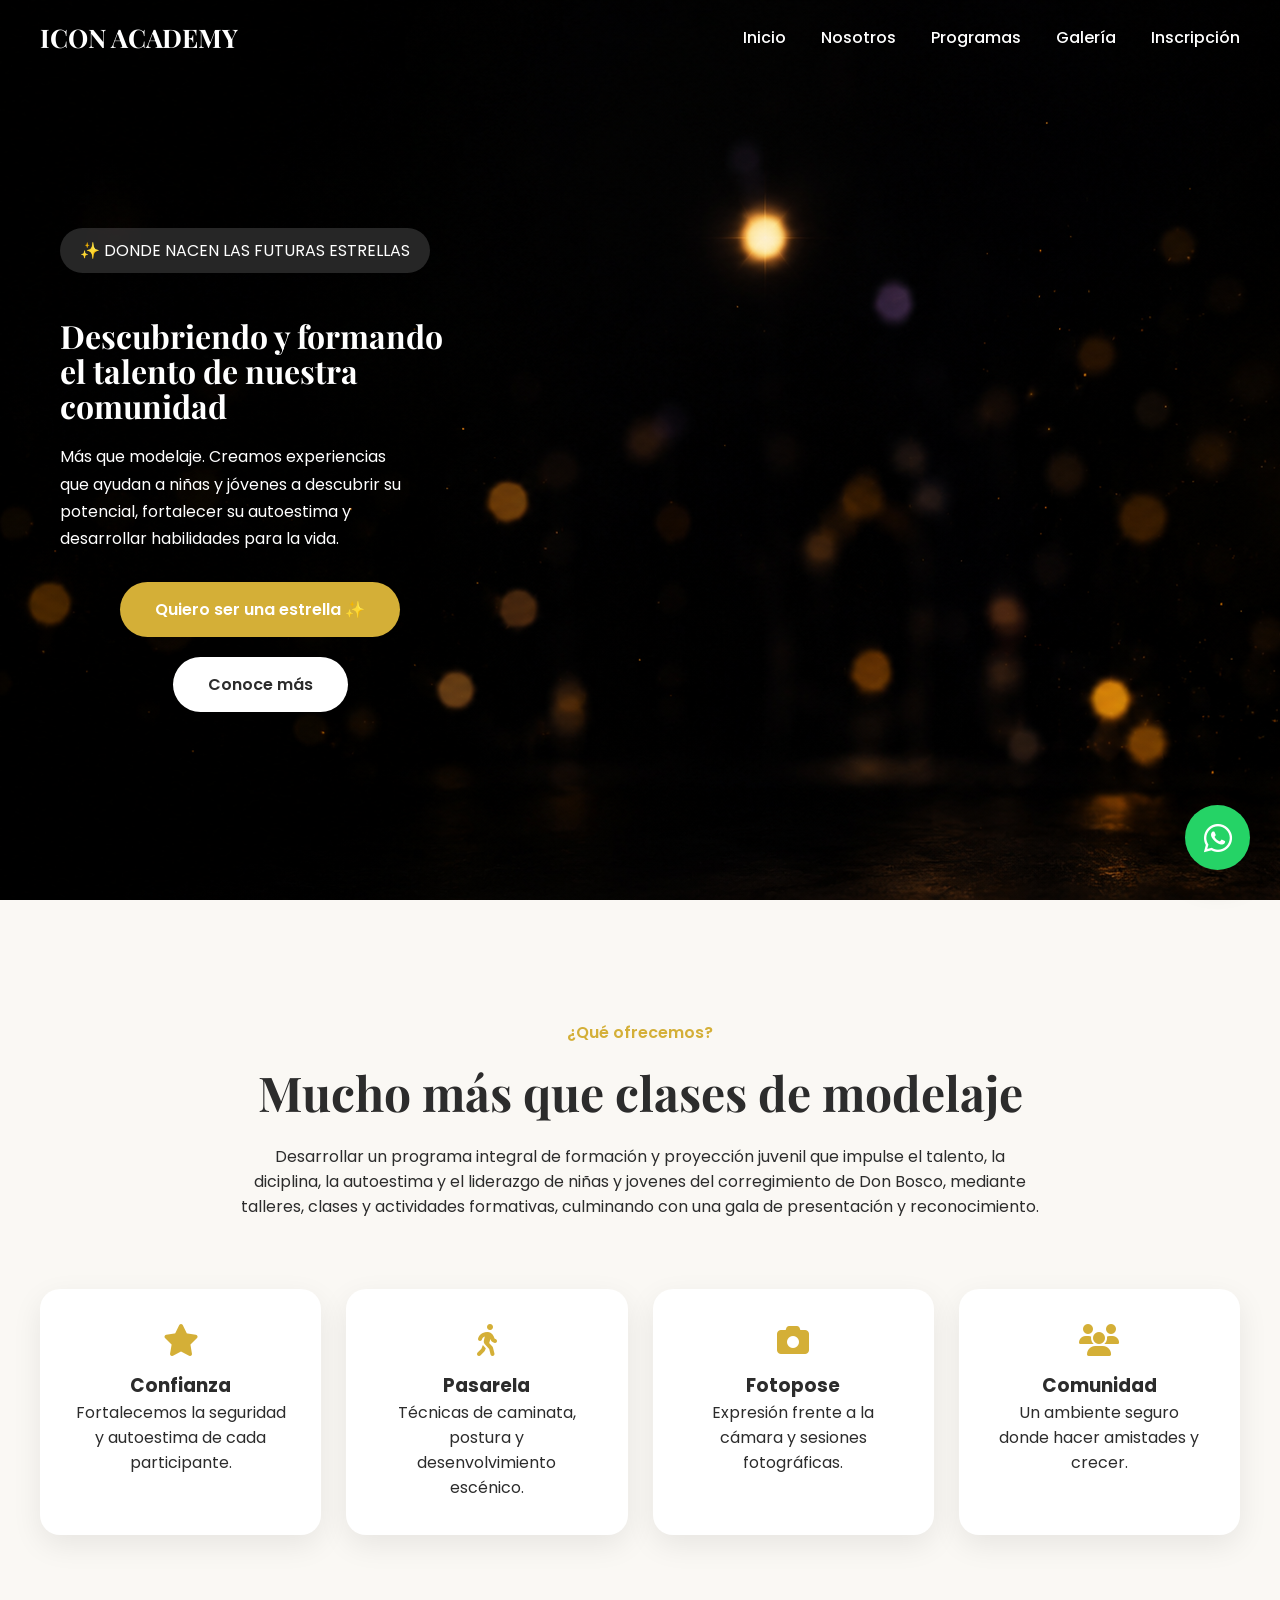
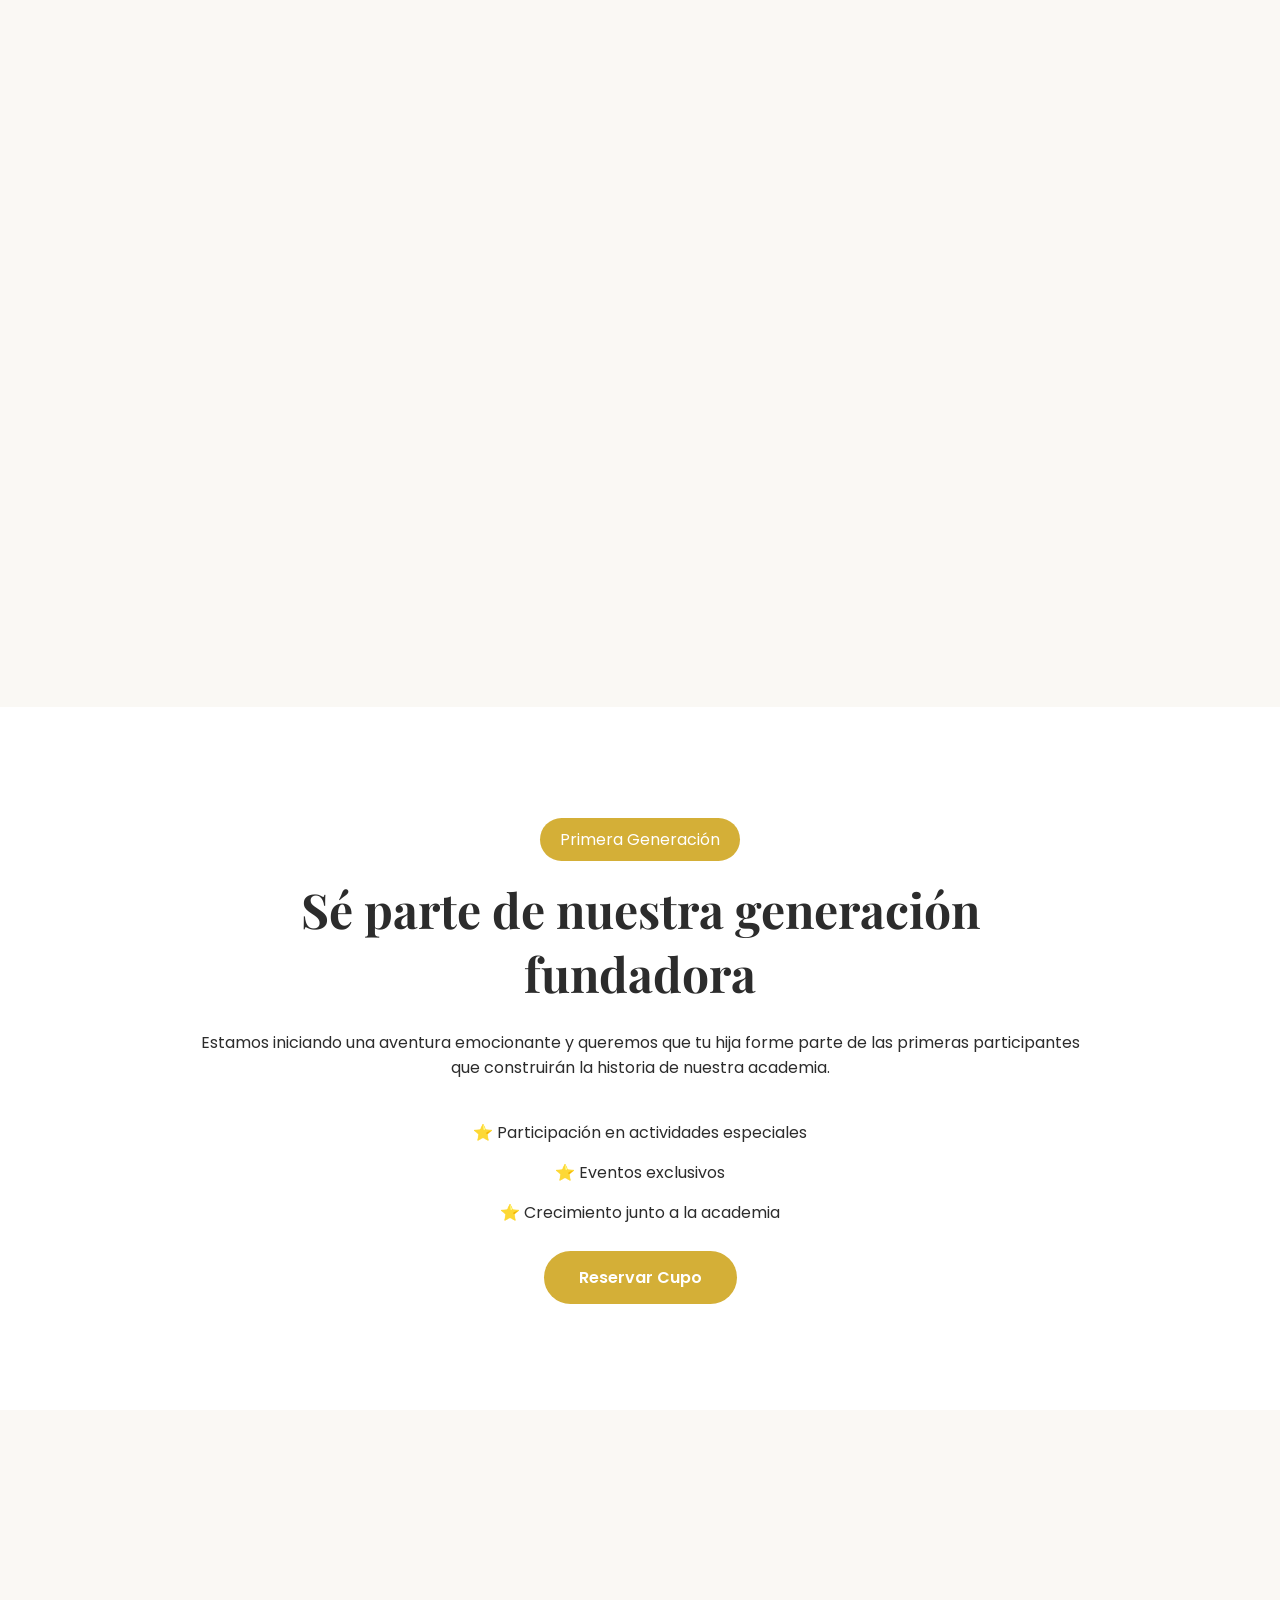
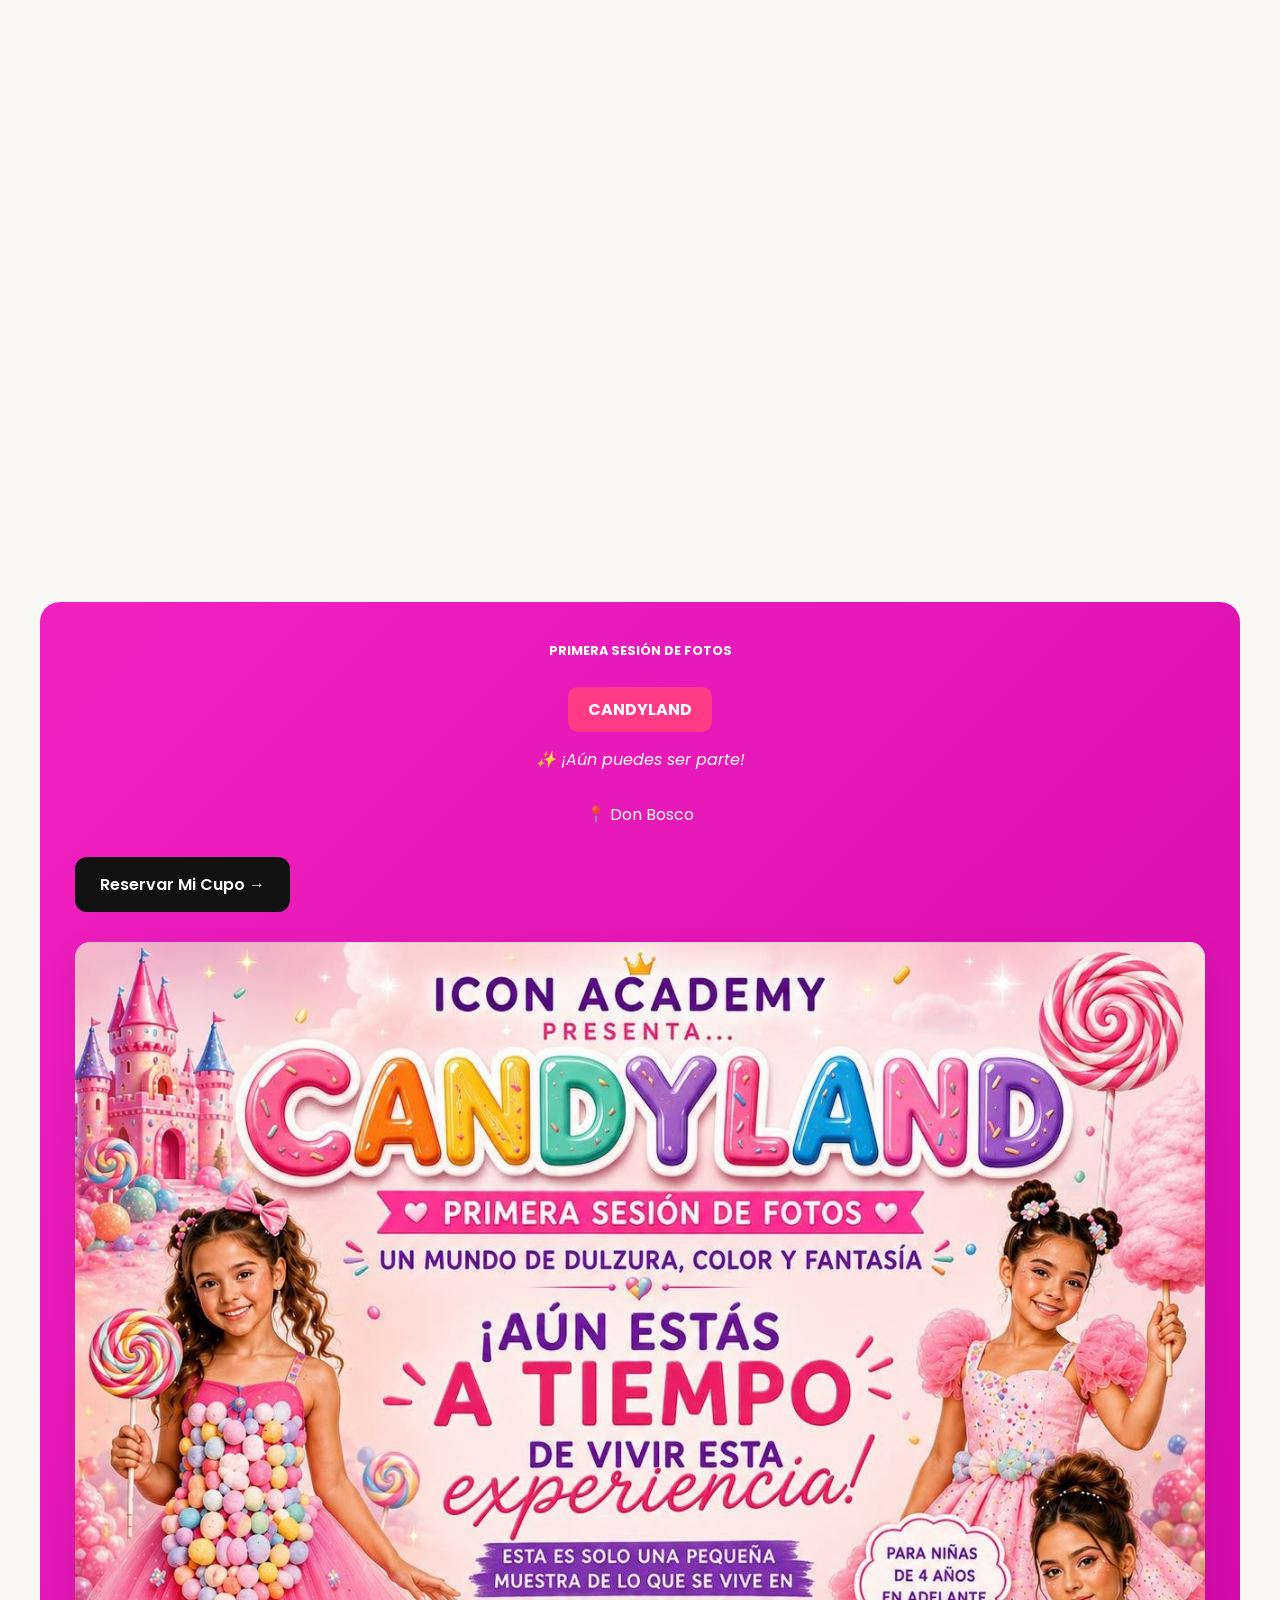
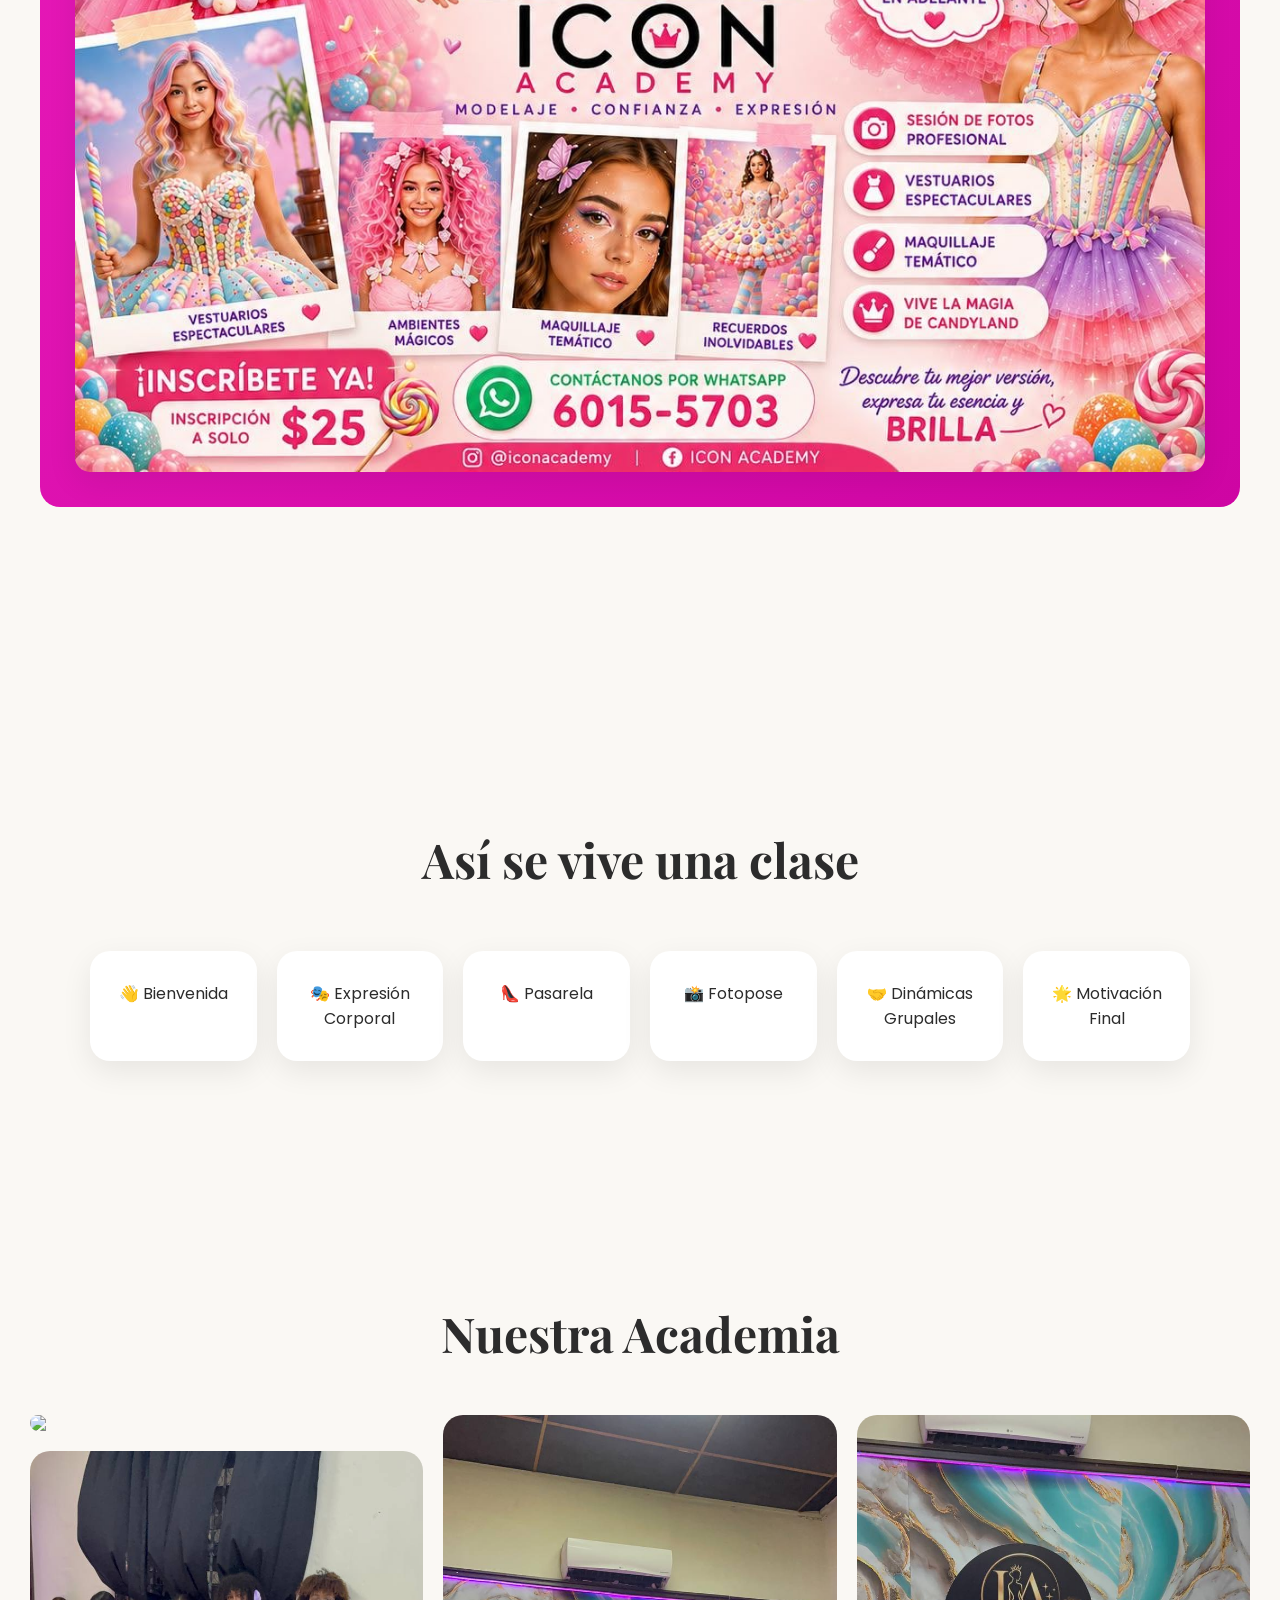
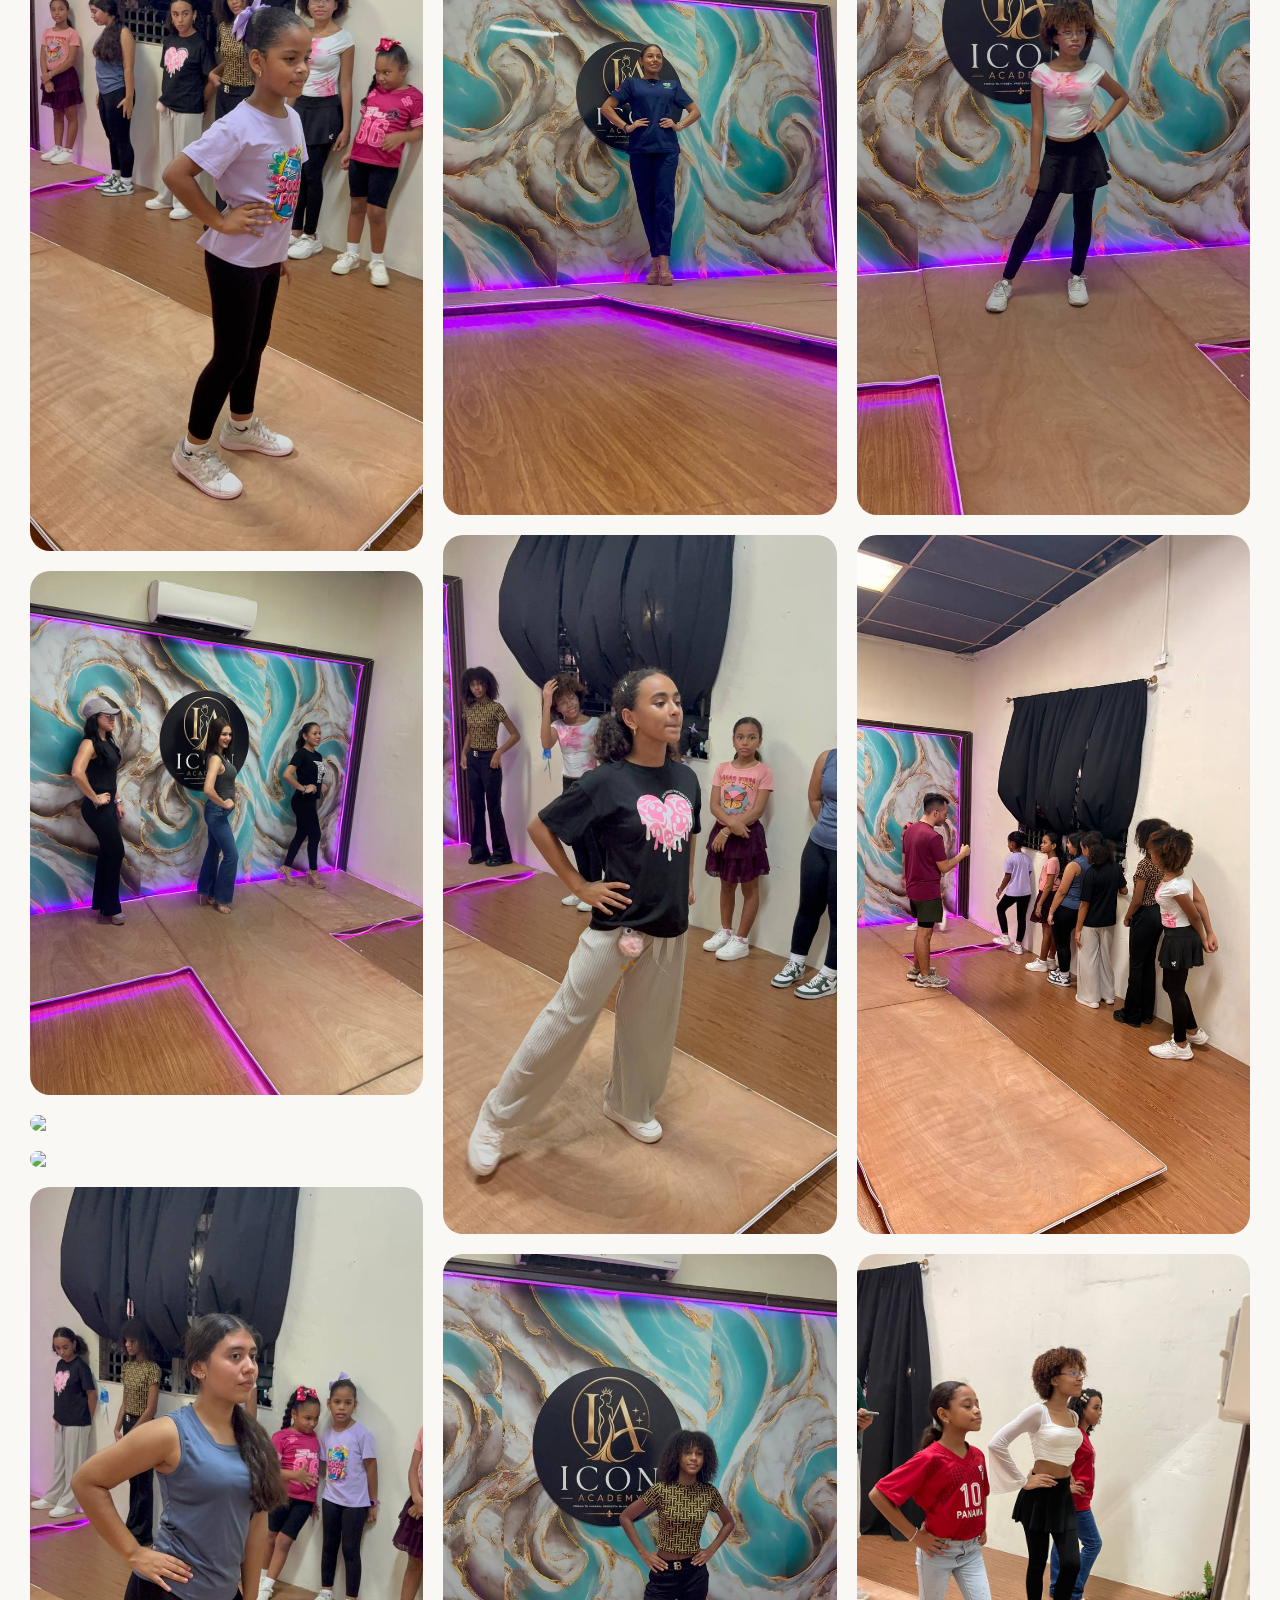
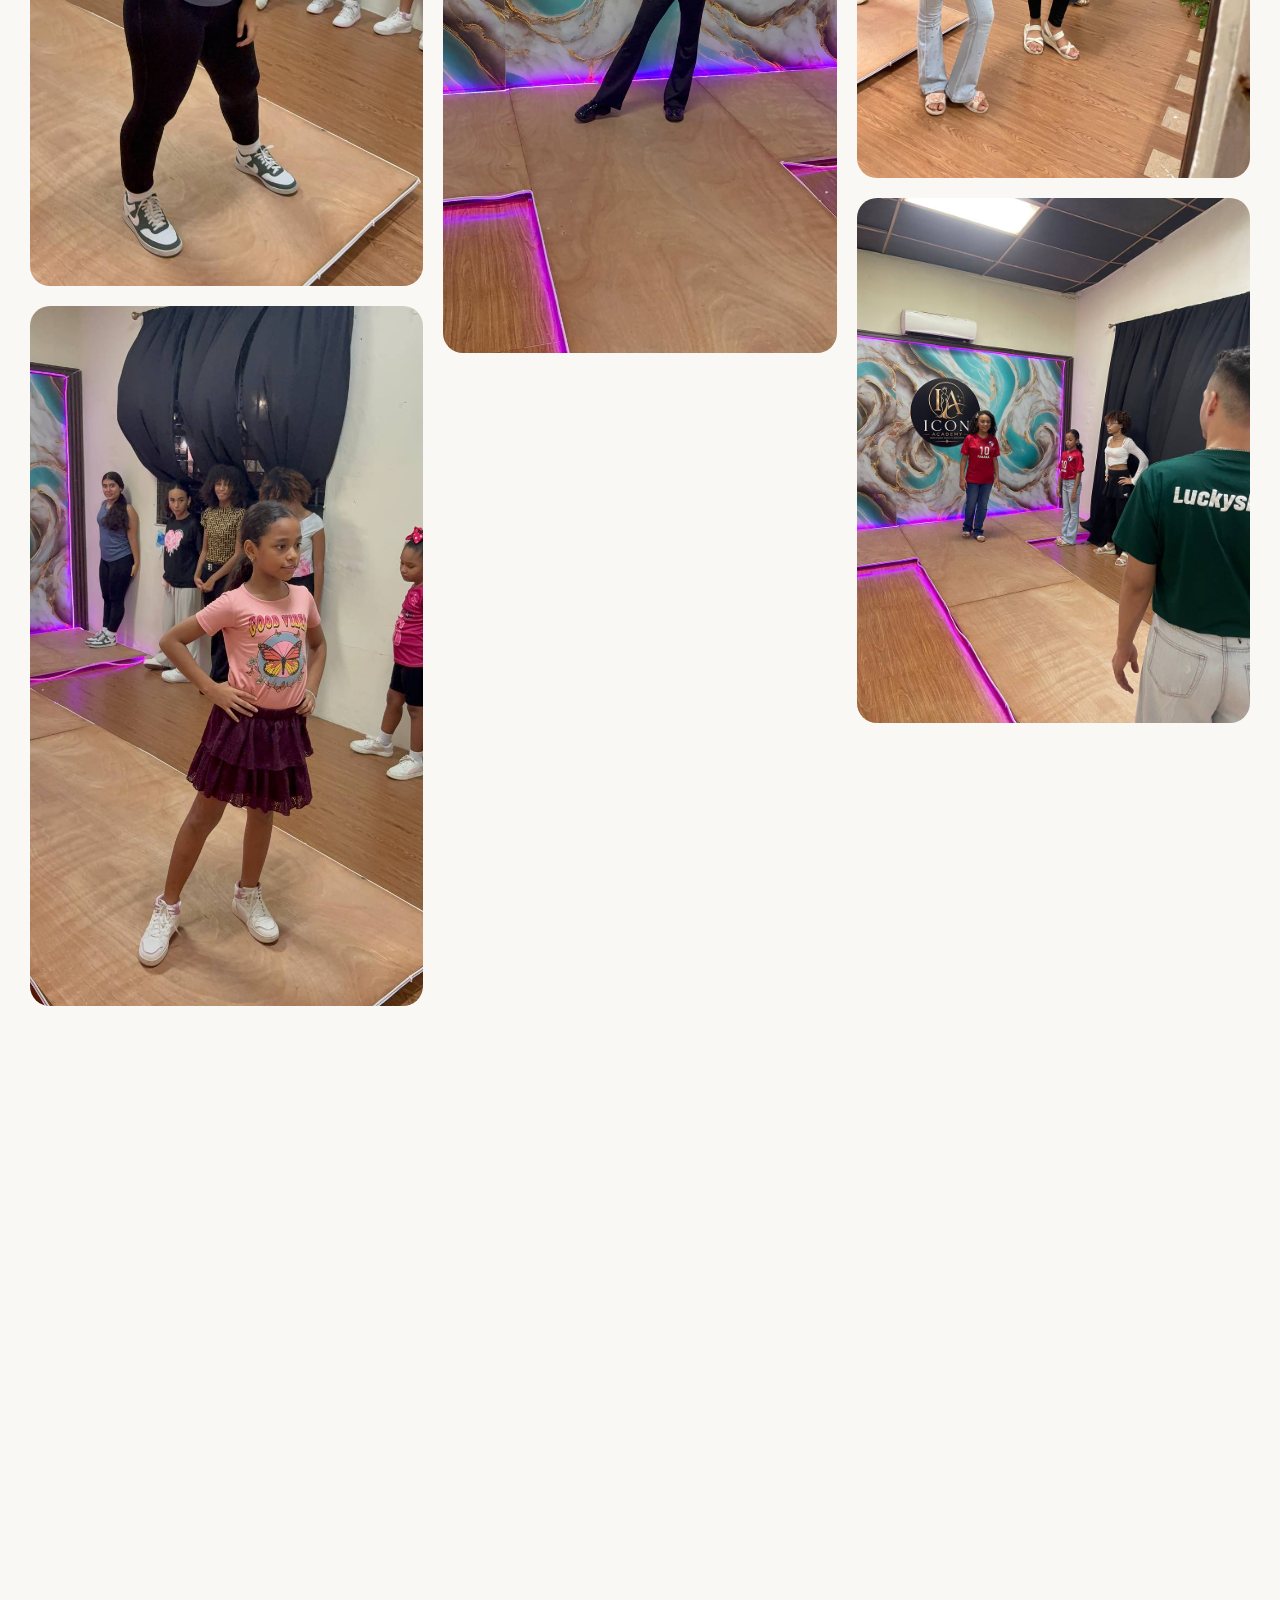
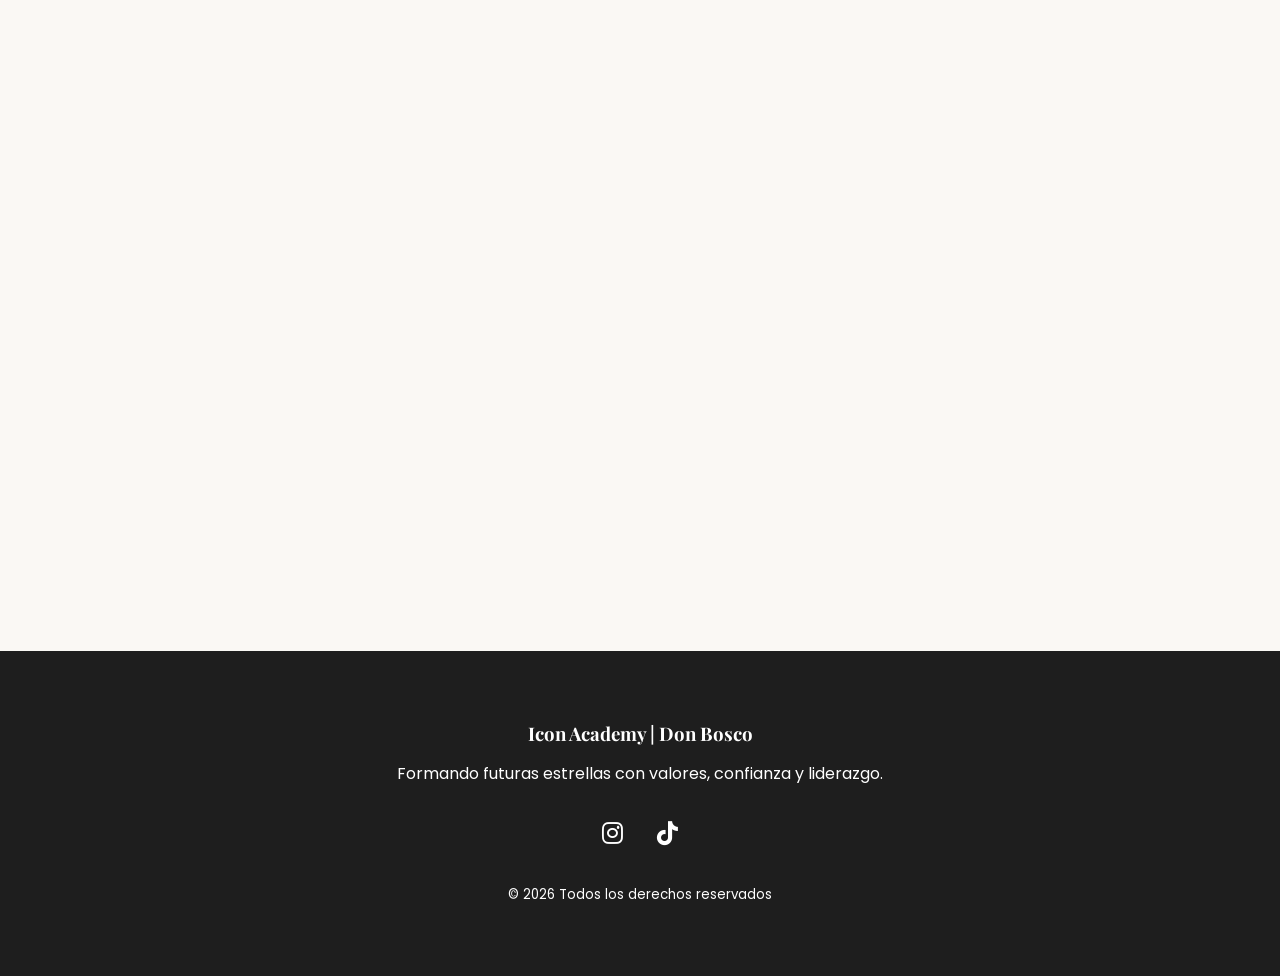
==== commit f3335e63: "Actualización de redes sociales" ====
--- a/index.html
+++ b/index.html
@@ -831,11 +831,9 @@
 
         <div class="social">
 
-            <a href="#"><i class="fab fa-instagram"></i></a>
-
-            <a href="#"><i class="fab fa-facebook"></i></a>
-
-            <a href="#"><i class="fab fa-tiktok"></i></a>
+            <a href="https://www.instagram.com/icon_academydb/"><i class="fab fa-instagram"></i></a>
+
+            <a href="https://www.tiktok.com/@icon.academy1/"><i class="fab fa-tiktok"></i></a>
 
         </div>
 
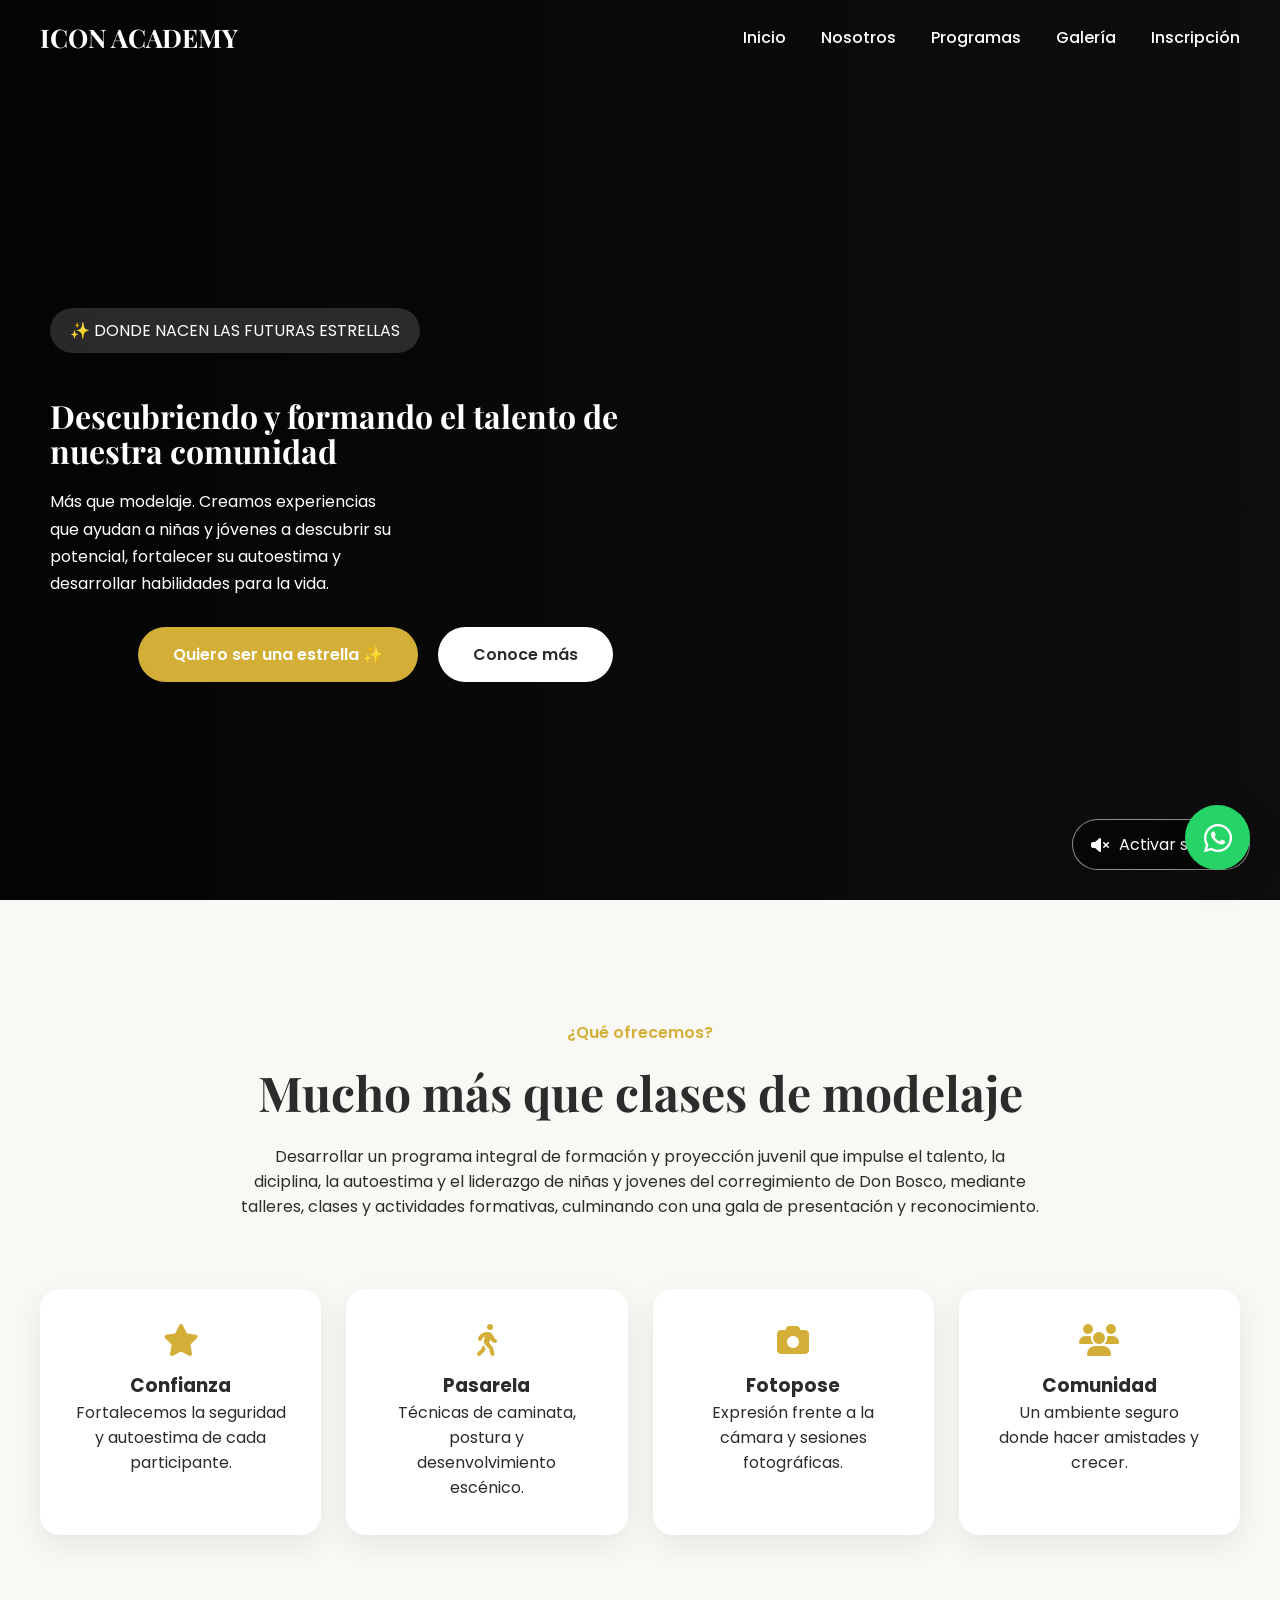
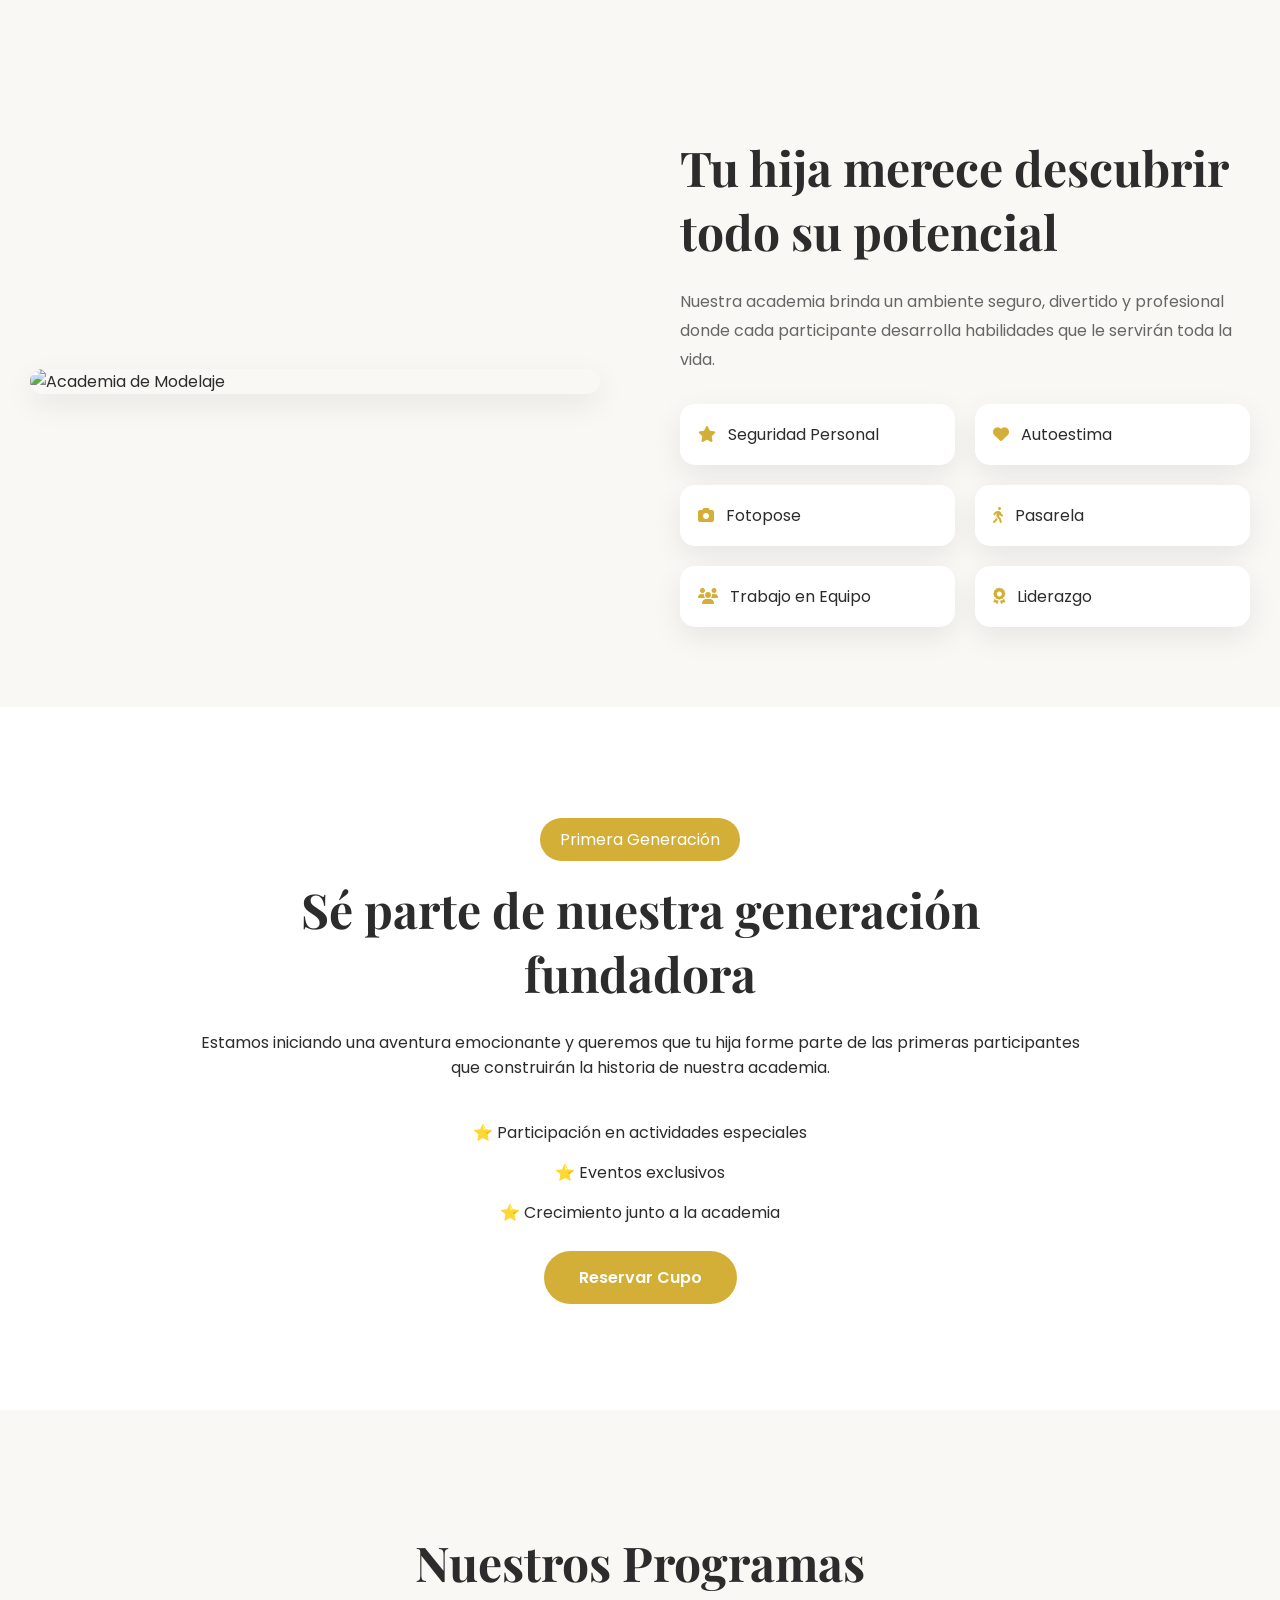
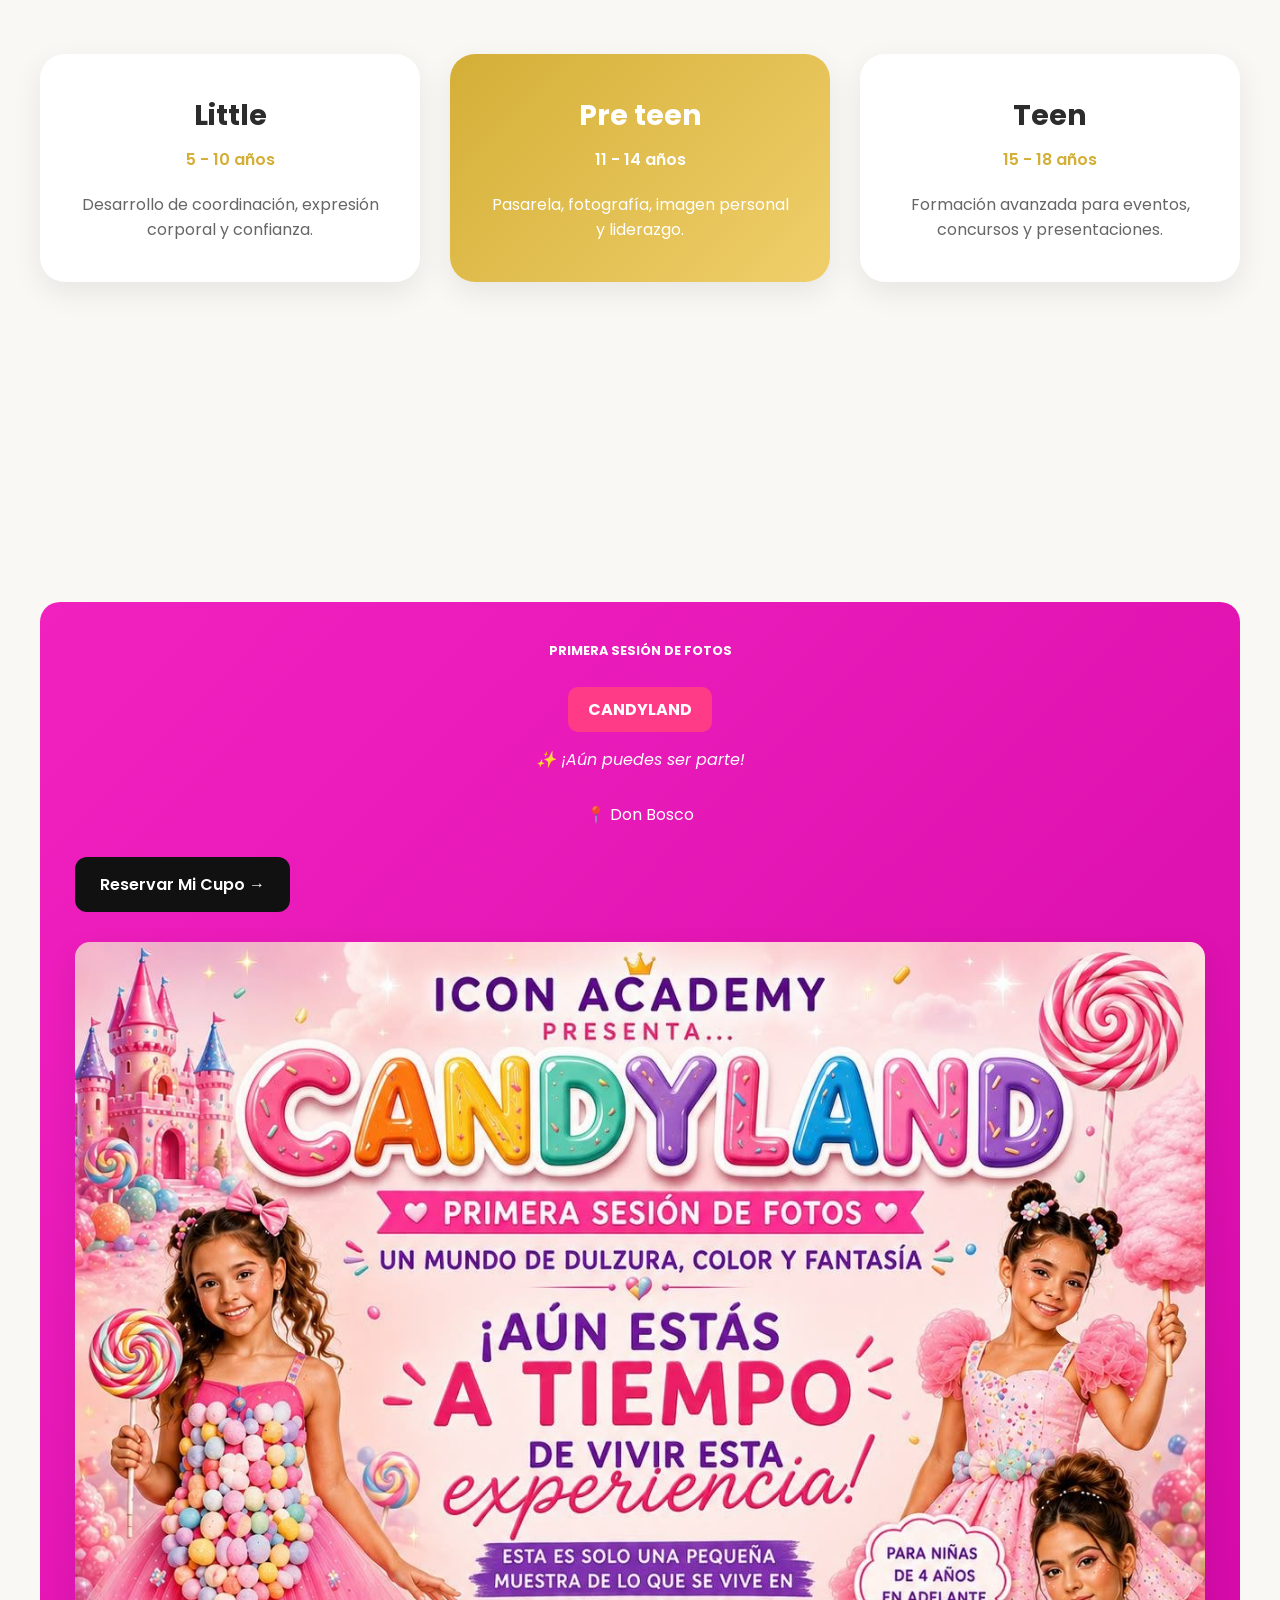
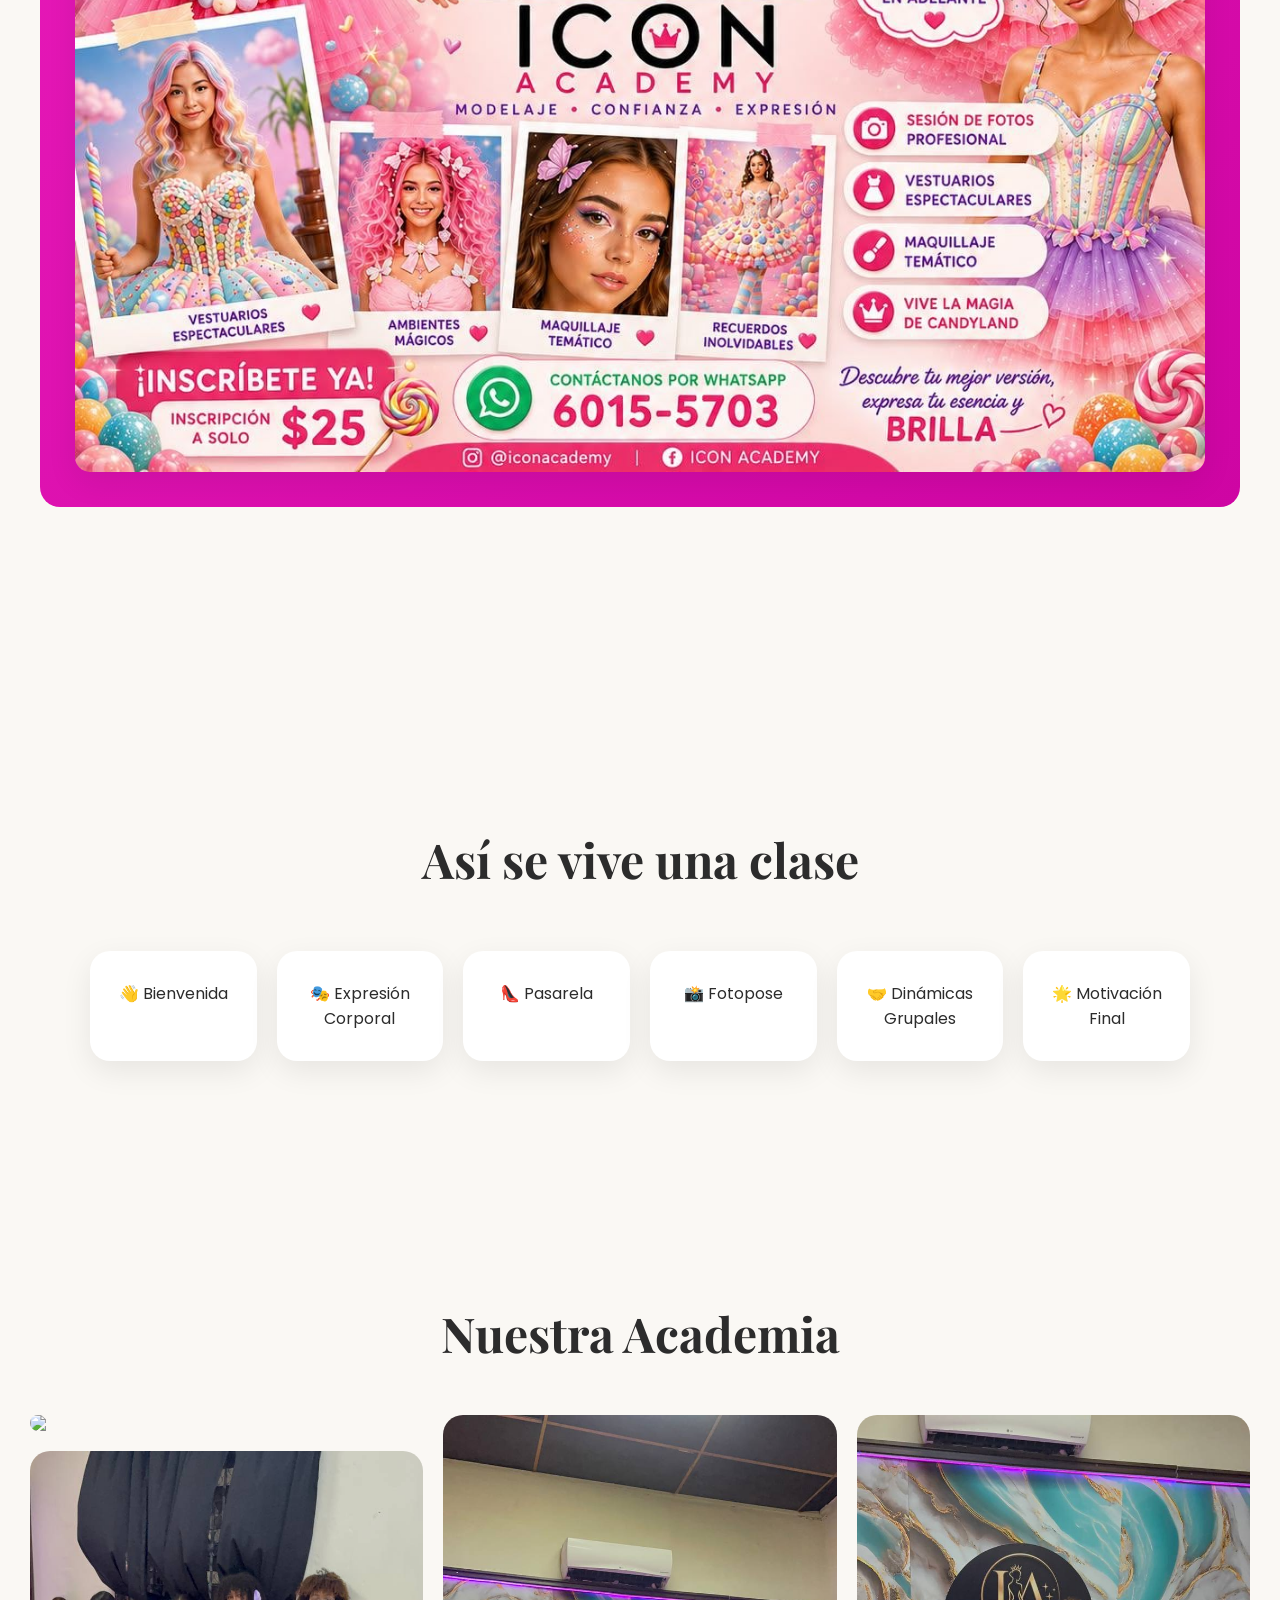
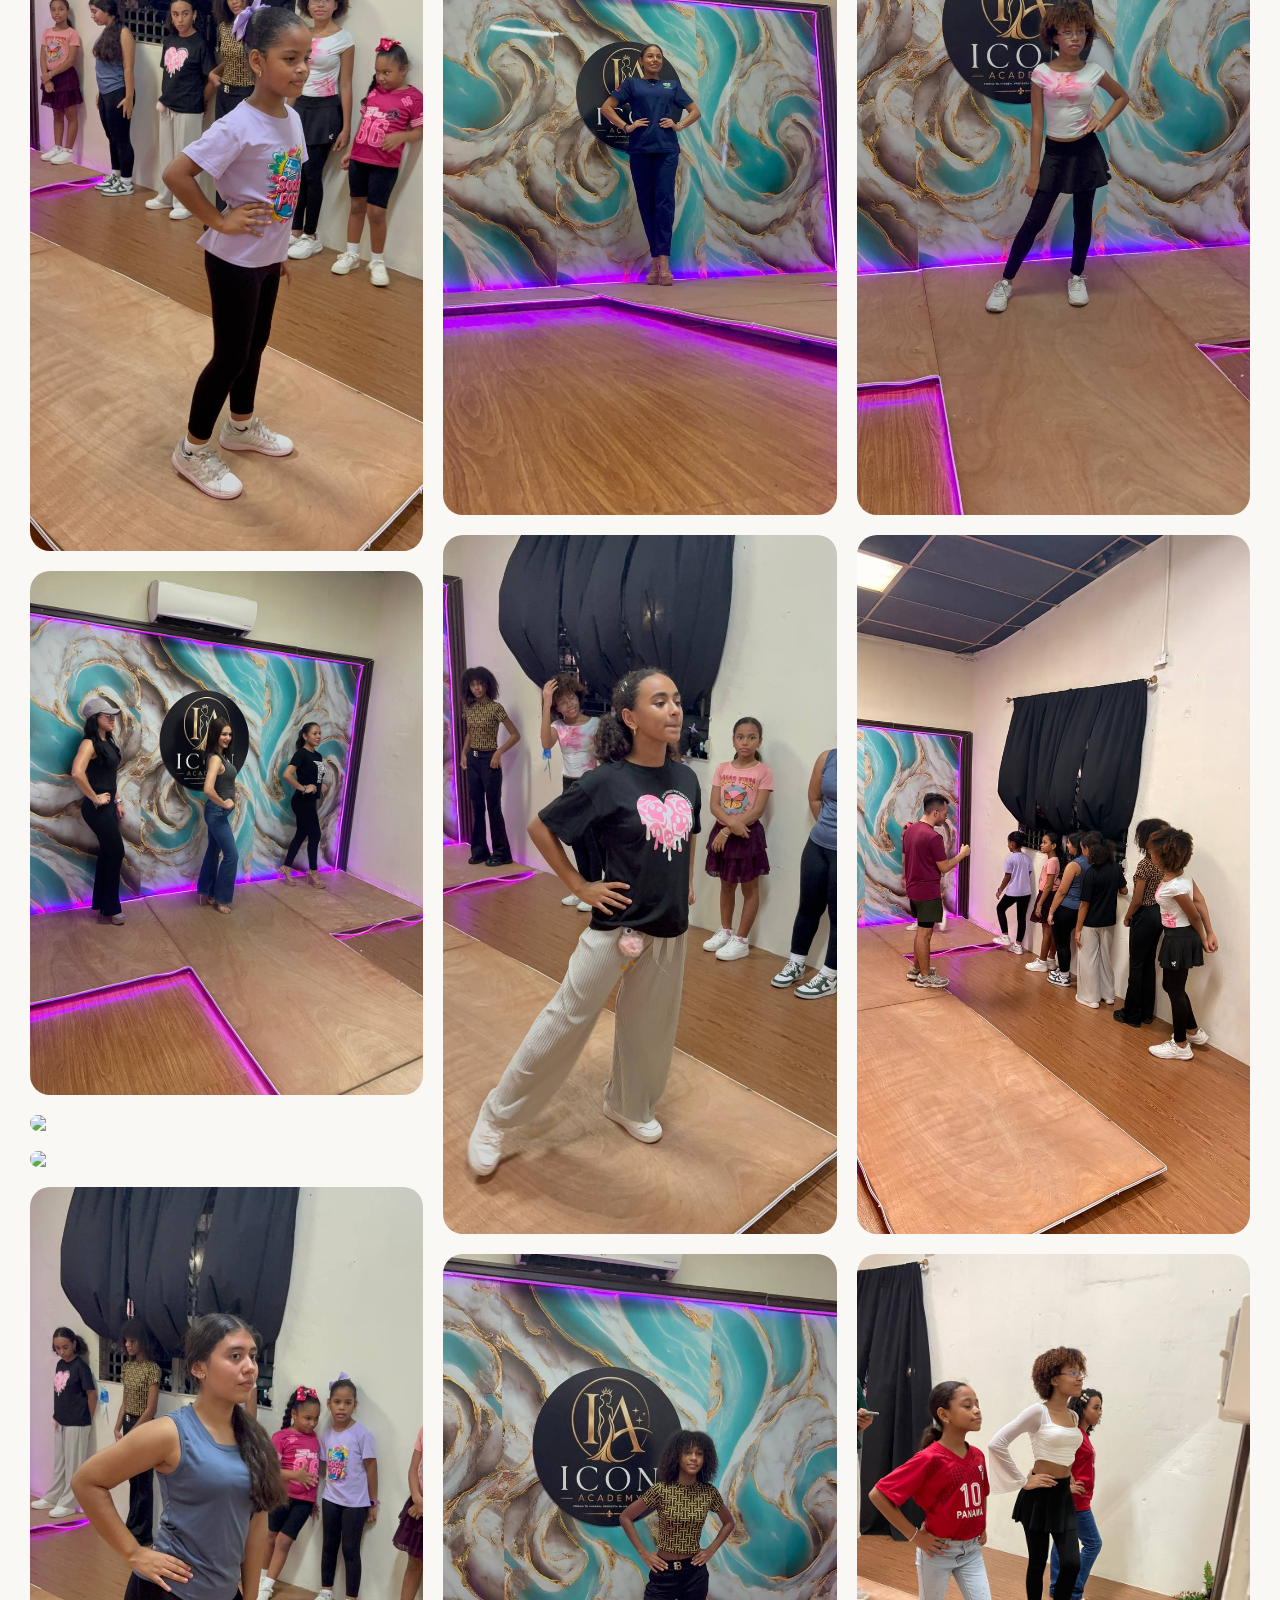
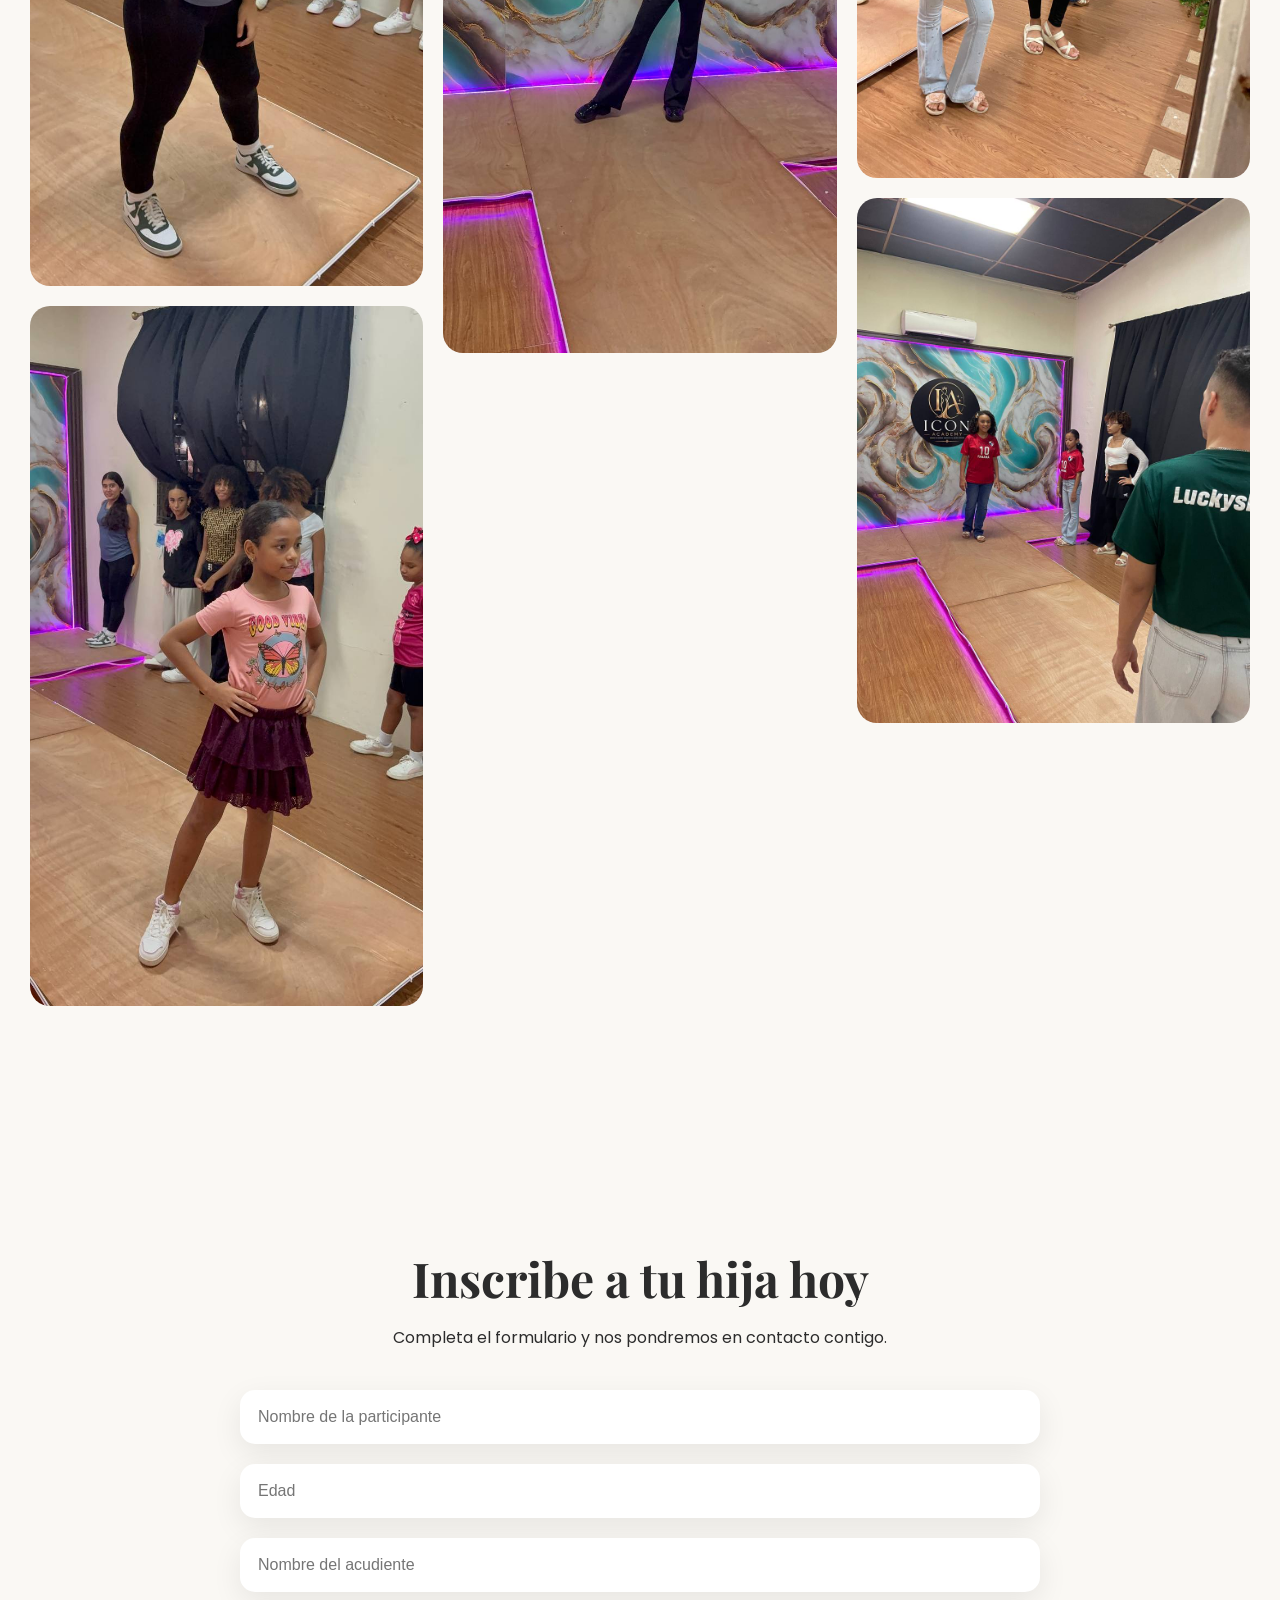
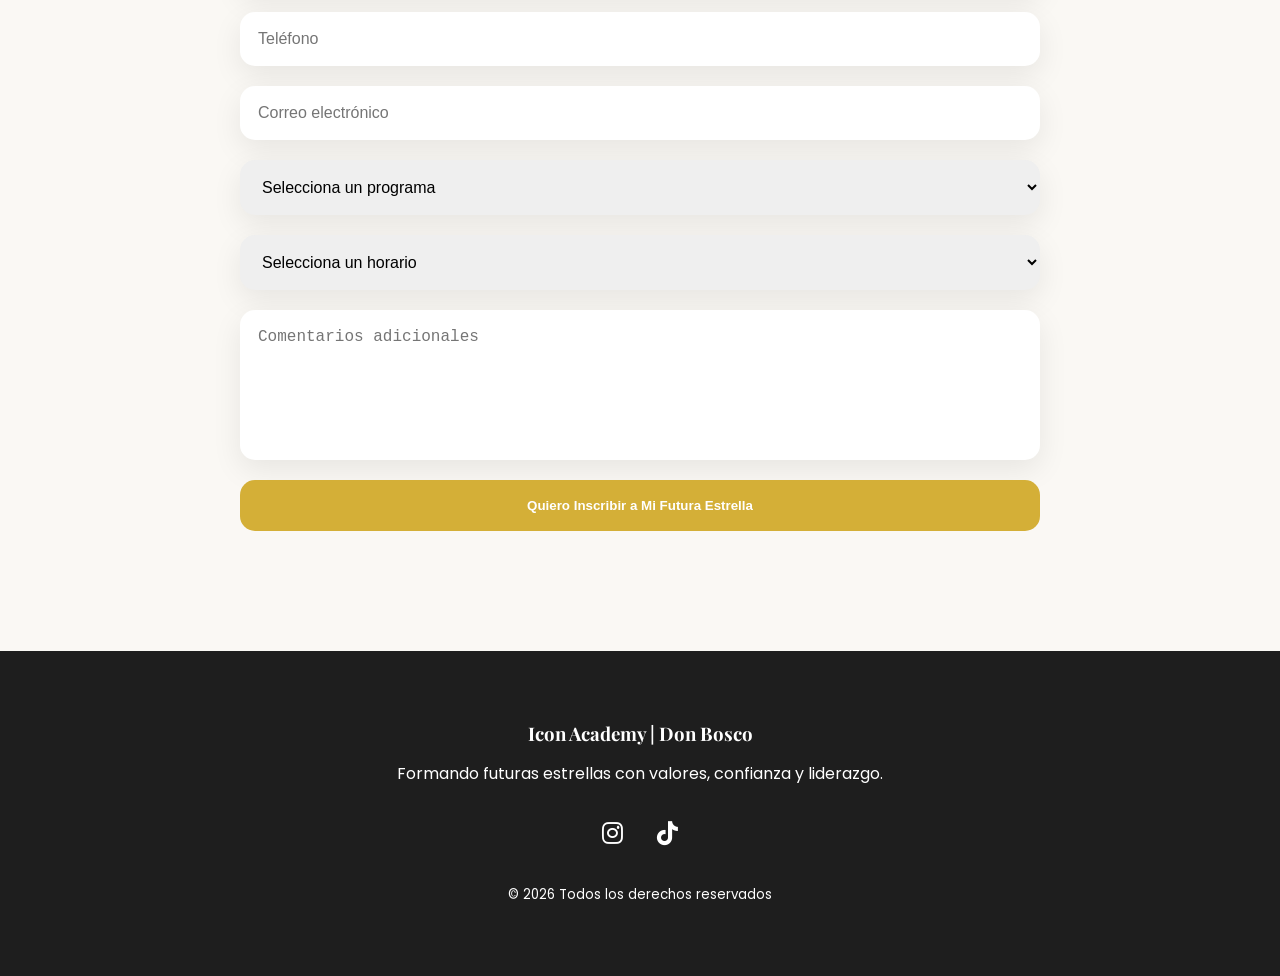
==== commit ce0562f9: "Actualización y mejoras en vidos e imagenes" ====
--- a/index.html
+++ b/index.html
@@ -60,9 +60,14 @@
 
     <!-- HERO -->
 
-    <section id="inicio" class="hero">
-
-       <div class="overlay"></div>
+    <section id="inicio" class="hero">
+
+        <video class="hero-video" autoplay muted loop playsinline preload="metadata"
+            aria-label="Alumnas de Icon Academy durante sus actividades">
+            <source src="assets/VID-20260808-WA0109(1).mp4" type="video/mp4">
+        </video>
+
+        <div class="overlay"></div>
 
         <div class="hero-container">
 
@@ -98,15 +103,6 @@
 
             </div>
 
-            <!-- MODELO -->
-
-            <div class="hero-model">
-                <video autoplay loop>
-                    <source src="/assets/gallery/video.mp4" type="video/mp4">
-                </video>
-
-            </div>
-
             <!-- PROMOCION 
 
             <div class="hero-offer">
@@ -131,8 +127,14 @@
 
             </div>-->
 
-        </div>
-    </section>
+        </div>
+
+        <button class="video-sound" type="button" aria-label="Activar sonido del video"
+            aria-pressed="false">
+            <i class="fas fa-volume-xmark" aria-hidden="true"></i>
+            <span>Activar sonido</span>
+        </button>
+    </section>
 
     <!-- ¿QUÉ OFRECEMOS -->
     <section class="value-section">
@@ -587,7 +589,7 @@
 
                 <div class="include-items">
 
-                    <img src="/assets/Candyland.jpg" alt="CANDYLAND">
+                    <img src="assets/Candyland.jpg" alt="CANDYLAND">
 
                 </div>
 
--- a/CSS/style.css
+++ b/CSS/style.css
@@ -35,9 +35,10 @@
     box-sizing:border-box;
 }
 
-html{
-    scroll-behavior:smooth;
-}
+html{
+    scroll-behavior:smooth;
+    overflow-x:hidden;
+}
 
 body{
 
@@ -172,7 +173,7 @@
    HERO
 ========================== */
 
-.hero{
+.hero{
 
     position:relative;
 
@@ -186,9 +187,25 @@
 
     overflow:hidden;
 
-    padding: 10px;
-
-}
+    padding:100px 30px 50px;
+
+    background:#111;
+
+}
+
+.hero-video{
+
+    position:absolute;
+
+    inset:0;
+
+    width:100%;
+
+    height:100%;
+
+    object-fit:cover;
+
+}
 
 .overlay{
 
@@ -196,9 +213,9 @@
 
     inset:0;
 
-    background:var(--black);
-
-    background-image: url(/assets/estrellas.png);
+    background:linear-gradient(90deg, rgba(0,0,0,.78) 0%, rgba(0,0,0,.45) 52%, rgba(0,0,0,.22) 100%);
+
+    z-index:1;
 
 }
 
@@ -269,7 +286,7 @@
 }
 
 
-.hero-container{
+.hero-container{
 
     width:100%;
 
@@ -279,9 +296,7 @@
 
     display:grid;
 
-    grid-template-columns:
-    1fr
-    100%;
+    grid-template-columns:minmax(0, 650px) 1fr;
 
     align-items:center;
 
@@ -289,17 +304,15 @@
 
     z-index:5;
 
-    padding:120px 50px;
-
-}
-
-.hero-left{
+    padding:40px 20px;
+
+}
+
+.hero-left{
 
     max-width:650px;
 
-    width:400px;
-
-    height:100evh;
+    width:100%;
 
     color:white;
 
@@ -307,7 +320,52 @@
 
     
 
-}
+}
+
+.video-sound{
+
+    position:absolute;
+
+    right:30px;
+
+    bottom:30px;
+
+    z-index:6;
+
+    display:flex;
+
+    align-items:center;
+
+    gap:10px;
+
+    padding:12px 18px;
+
+    border:1px solid rgba(255,255,255,.55);
+
+    border-radius:999px;
+
+    background:rgba(0,0,0,.42);
+
+    color:white;
+
+    font:inherit;
+
+    cursor:pointer;
+
+    backdrop-filter:blur(10px);
+
+}
+
+.video-sound:hover,
+.video-sound:focus-visible{
+
+    background:rgba(0,0,0,.7);
+
+    outline:2px solid white;
+
+    outline-offset:2px;
+
+}
 
 .hero-left h1{
 
--- a/CSS/responsive.css
+++ b/CSS/responsive.css
@@ -0,0 +1,545 @@
+/* ======================================
+   TABLETS
+====================================== */
+
+@media screen and (max-width: 1024px){
+
+    .hero h1{
+        font-size:3.5rem;
+    }
+
+    .about{
+        gap:40px;
+    }
+
+    .program-grid{
+        grid-template-columns:1fr;
+        max-width:700px;
+    }
+
+    .timeline{
+        grid-template-columns:repeat(3,1fr);
+    }
+
+    .testimonial-container{
+        grid-template-columns:1fr;
+    }
+
+}
+
+/* ======================================
+   MOBILE MENU
+====================================== */
+
+@media screen and (max-width: 768px){
+
+    .navbar{
+        padding:20px;
+    }
+
+    .menu-toggle{
+        display:block;
+        z-index:1001;
+    }
+
+    header.scrolled .menu-toggle{
+        color:var(--dark);
+    }
+
+    .nav-links{
+
+        position:fixed;
+
+        top:0;
+        right:0;
+
+        width:280px;
+        height:100vh;
+
+        background:white;
+
+        flex-direction:column;
+
+        justify-content:center;
+        align-items:center;
+
+        gap:35px;
+
+        transition:.4s;
+
+        transform:translateX(100%);
+
+        box-shadow:-5px 0 30px rgba(0,0,0,.15);
+
+    }
+
+    .nav-links.active{
+        transform:translateX(0);
+    }
+
+    .nav-links a{
+        color:var(--dark) !important;
+        font-size:1.1rem;
+    }
+
+}
+
+/* ======================================
+   MOBILE GENERAL
+====================================== */
+
+@media screen and (max-width: 768px){
+
+    .hero{
+        min-height:100svh;
+        height:auto;
+        padding:100px 20px 80px;
+    }
+
+    .hero h1{
+
+        font-size:2.5rem;
+
+        line-height:1.2;
+
+    }
+
+    .hero p{
+
+        font-size:1rem;
+
+        padding:0 10px;
+
+    }
+
+    .hero-buttons{
+
+        flex-direction:column;
+
+        align-items:center;
+
+    }
+
+    .hero-video{
+        object-position:center;
+    }
+
+    .overlay{
+        background:linear-gradient(180deg, rgba(0,0,0,.38) 0%, rgba(0,0,0,.76) 58%, rgba(0,0,0,.88) 100%);
+    }
+
+    .video-sound{
+        right:20px;
+        bottom:20px;
+        padding:11px;
+    }
+
+    .video-sound span{
+        display:none;
+    }
+
+    .btn-primary,
+    .btn-secondary{
+
+        width:250px;
+        text-align:center;
+
+    }
+
+}
+
+/* ======================================
+   STATS
+====================================== */
+
+@media screen and (max-width:768px){
+
+    .stats{
+
+        grid-template-columns:1fr;
+
+        margin-top:-40px;
+
+    }
+
+    .stat-card{
+
+        padding:25px;
+
+    }
+
+    .stat-card h2{
+
+        font-size:2.5rem;
+
+    }
+
+}
+
+/* ======================================
+   ¿QUÉ OFRECEMOS?
+====================================== */
+@media screen and (max-width:768px){
+
+    .value-grid{
+        display: block;
+    }
+
+    .value-card{
+        margin-top: 20px;
+    }
+
+}
+
+
+/* ======================================
+   ABOUT
+====================================== */
+
+@media screen and (max-width:768px){
+
+    .about{
+
+        grid-template-columns:1fr;
+
+        text-align:center;
+
+        padding:80px 20px;
+
+    }
+
+    .about-content h2{
+
+        font-size:2.2rem;
+
+    }
+
+    .features{
+
+        grid-template-columns:1fr;
+
+    }
+
+}
+
+/* ======================================
+   PROGRAMAS
+====================================== */
+
+@media screen and (max-width:768px){
+
+    .programs{
+
+        padding:80px 20px;
+
+    }
+
+    .programs h2{
+
+        font-size:2.2rem;
+
+    }
+
+    .program-grid{
+
+        grid-template-columns:1fr;
+
+    }
+
+}
+
+/* ======================================
+   OPENING
+====================================== */
+@media screen and (max-width: 768px) {
+
+    .opening-container{
+        grid-template-columns: 1fr;
+    }
+    
+}
+
+
+/* ======================================
+   EXPERIENCIA
+====================================== */
+
+@media screen and (max-width:768px){
+
+    .experience{
+
+        padding:80px 20px;
+
+    }
+
+    .experience h2{
+
+        font-size:2.2rem;
+
+    }
+
+    .timeline{
+
+        grid-template-columns:1fr;
+
+    }
+
+}
+
+/* ======================================
+   GALERIA
+====================================== */
+
+@media screen and (max-width:768px){
+
+    .gallery{
+
+        padding:80px 20px;
+
+    }
+
+    .gallery h2{
+
+        font-size:2.2rem;
+
+    }
+
+    .gallery-grid{
+
+        columns:1;
+
+    }
+
+}
+
+/* ======================================
+   TESTIMONIOS
+====================================== */
+
+@media screen and (max-width:768px){
+
+    .testimonials{
+
+        padding:80px 20px;
+
+    }
+
+    .testimonials h2{
+
+        font-size:2.2rem;
+
+    }
+
+    .testimonial-container{
+
+        grid-template-columns:1fr;
+
+    }
+
+}
+
+/* ======================================
+   CONTACTO
+====================================== */
+
+@media screen and (max-width:768px){
+
+    .contact{
+
+        padding:80px 20px;
+
+    }
+
+    .contact h2{
+
+        font-size:2.2rem;
+
+    }
+
+    .contact form{
+
+        width:100%;
+
+    }
+
+    .contact input,
+    .contact select,
+    .contact textarea{
+
+        font-size:16px;
+
+    }
+
+}
+
+/* ======================================
+   FOOTER
+====================================== */
+
+@media screen and (max-width:768px){
+
+    footer{
+
+        padding:50px 20px;
+
+    }
+
+    .social a{
+
+        margin:0 10px;
+
+    }
+
+}
+
+/* ======================================
+   SMALL DEVICES
+====================================== */
+
+@media screen and (max-width:480px){
+
+    .hero h1{
+
+        font-size:2rem;
+
+    }
+
+    .hero-tag{
+
+        font-size:.5rem;
+        margin-top: 50px;
+
+    }
+
+    .hero p{
+        display:block;
+
+    }
+
+    .hero-buttons{
+        gap: 1px;
+       
+    }
+
+    .logo{
+
+        font-size:1.2rem;
+
+    }
+
+    .whatsapp{
+
+        width:55px;
+        height:55px;
+
+        font-size:1.6rem;
+
+        right:20px;
+        bottom:20px;
+
+    }
+
+}
+
+@media (max-width:900px){
+
+    .navbar{
+        padding:15px 20px;
+    }
+
+    .logo{
+        font-size:1.2rem;
+    }
+
+    .hero{
+
+        min-height:100vh;
+        height:auto;
+
+        padding-top:120px;
+        padding-bottom:60px;
+
+    }
+
+    .hero-container{
+
+        display:flex;
+        flex-direction:column;
+
+        text-align:center;
+
+        padding:20px;
+
+        gap:25px;
+
+    }
+
+    .hero-left{
+
+        width:100%;
+        margin-top:0;
+
+    }
+
+    .hero-tag{
+
+        margin:0 auto 20px;
+        max-width:280px;
+
+        font-size:.75rem;
+
+    }
+
+    .hero-left h1{
+
+        font-size:2.2rem;
+        line-height:1.15;
+
+    }
+
+    .hero-left p{
+
+        font-size:1rem;
+        line-height:1.7;
+
+        margin:auto;
+
+    }
+
+    .hero-offer{
+
+        position:relative;
+
+        top:auto;
+        right:auto;
+
+        transform:none;
+
+        width:180px;
+        height:180px;
+
+        margin:20px auto;
+
+    }
+
+    .hero-offer h2{
+
+        font-size:3rem;
+
+    }
+
+    .hero-buttons{
+
+        flex-direction:column;
+
+        align-items:center;
+
+    }
+
+    .hero-buttons a{
+
+        width:280px;
+
+    }
+
+}
